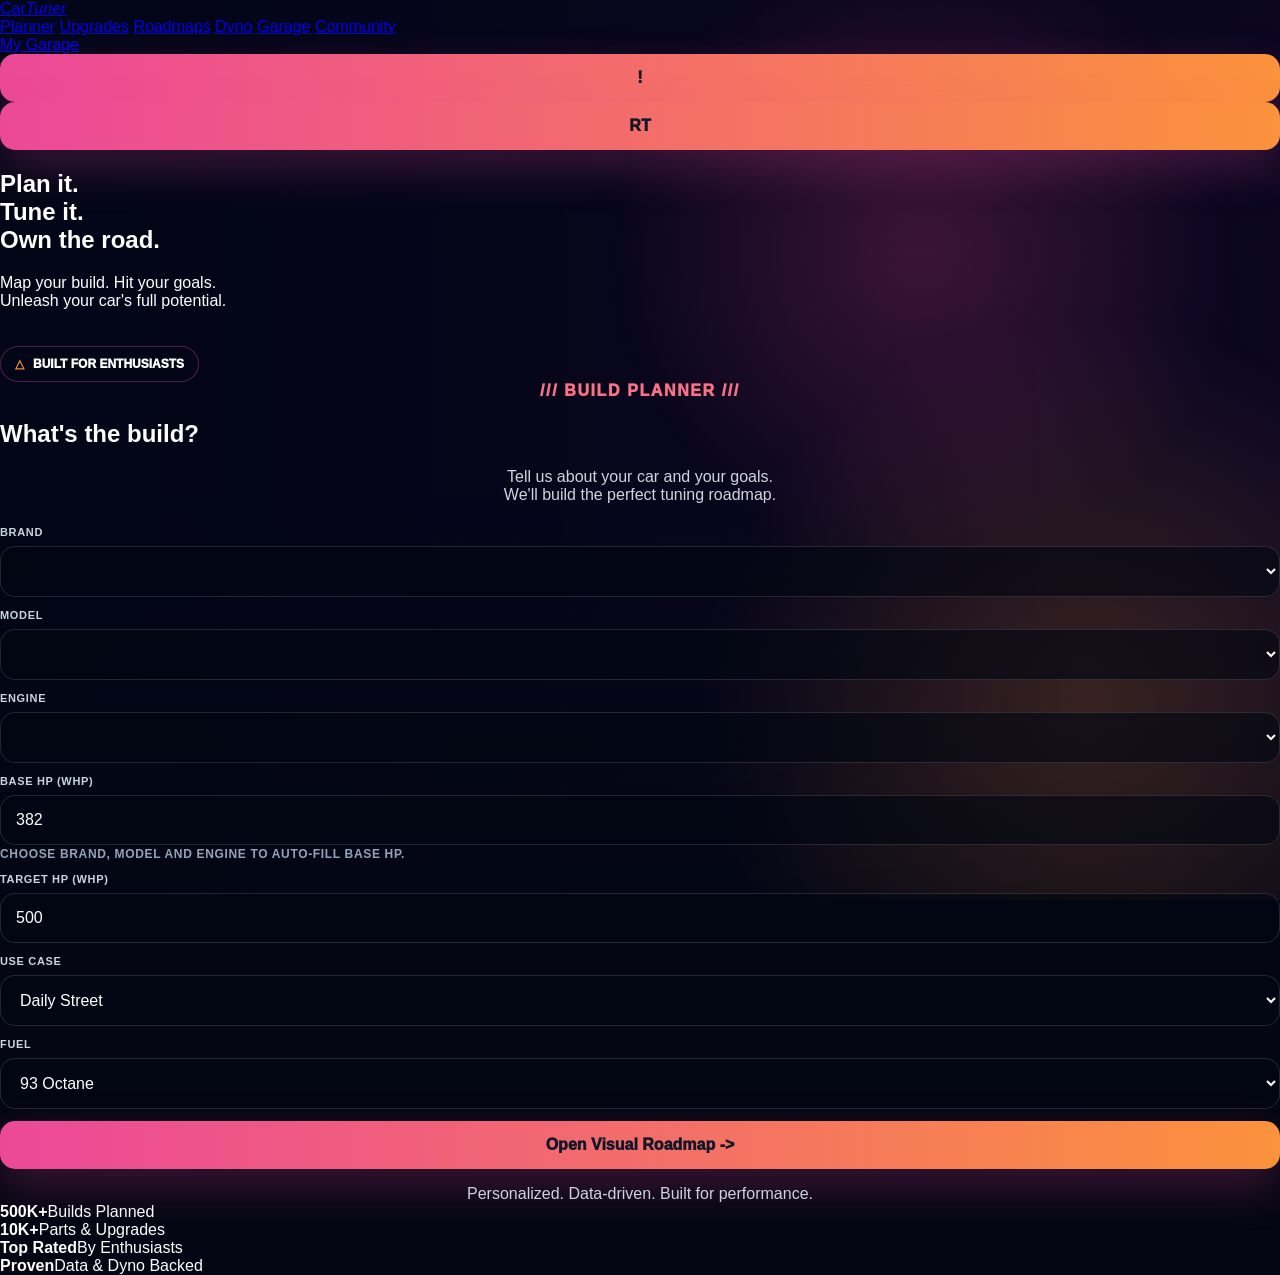
==== index.html @ eee81376 "Update CarTuner frontpage layout" ====
<!doctype html>
<html lang="en">
<head>
  <meta charset="UTF-8" />
  <meta name="viewport" content="width=device-width, initial-scale=1.0" />
  <title>CarTuner</title>
  <link rel="stylesheet" href="styles.css?v=21" />
</head>
<body class="home-page">
  <header class="site-header">
    <a class="brand" href="index.html" aria-label="CarTuner home">
      <span class="brand-gauge"></span>
      <span>Car<em>Tuner</em></span>
    </a>
    <nav class="main-nav" aria-label="Main navigation">
      <a class="active" href="#planner">Planner</a>
      <a href="#stats">Upgrades</a>
      <a href="roadmap.html">Roadmaps</a>
      <a href="#stats">Dyno</a>
      <a href="#stats">Garage</a>
      <a href="#stats">Community</a>
    </nav>
    <div class="header-actions">
      <a class="garage-link" href="#planner">My Garage</a>
      <button class="icon-button" type="button" aria-label="Notifications">!</button>
      <button class="profile-button" type="button" aria-label="Profile">RT</button>
    </div>
  </header>

  <main class="home-shell">
    <section class="hero-copy" aria-labelledby="hero-title">
      <h1 id="hero-title">Plan it.<br>Tune it.<br><span>Own the road.</span></h1>
      <p>Map your build. Hit your goals.<br>Unleash your car's full potential.</p>
      <div class="enthusiast-badge">Built for enthusiasts</div>
    </section>

    <section id="planner" class="planner-card" aria-labelledby="planner-title">
      <p class="planner-kicker">/// Build Planner ///</p>
      <h2 id="planner-title">What's the build?</h2>
      <p class="planner-copy">Tell us about your car and your goals.<br>We'll build the perfect <span>tuning roadmap.</span></p>

      <form id="tuneForm" class="build-form">
        <label class="field field-half">
          <span>Brand</span>
          <select id="make" required></select>
        </label>
        <label class="field field-half">
          <span>Model</span>
          <select id="model" required></select>
        </label>
        <label class="field field-wide">
          <span>Engine</span>
          <select id="engine" required></select>
        </label>
        <label class="field field-half">
          <span>Base HP (WHP)</span>
          <input id="currentHp" type="number" min="50" value="382" readonly />
        </label>
        <label class="field field-half field-accent">
          <span>Target HP (WHP)</span>
          <input id="targetHp" type="number" min="60" value="600" />
        </label>
        <label class="field field-half">
          <span>Use case</span>
          <select id="usage">
            <option>Daily Street</option>
            <option>Weekend</option>
            <option>Track</option>
            <option>Show</option>
          </select>
        </label>
        <label class="field field-half">
          <span>Fuel</span>
          <select id="fuel">
            <option>93 Octane</option>
            <option>Pump</option>
            <option>Ethanol Blend</option>
          </select>
        </label>
        <button class="roadmap-button" type="submit">Open Visual Roadmap <span aria-hidden="true">-></span></button>
      </form>

      <p class="planner-foot">Personalized. Data-driven. Built for performance.</p>
    </section>

    <section id="stats" class="stats-bar" aria-label="CarTuner stats">
      <div><strong>500K+</strong><span>Builds Planned</span></div>
      <div><strong>10K+</strong><span>Parts & Upgrades</span></div>
      <div><strong>Top Rated</strong><span>By Enthusiasts</span></div>
      <div><strong>Proven</strong><span>Data & Dyno Backed</span></div>
    </section>
  </main>

  <script src="script.js?v=21"></script>
</body>
</html>
---- styles.css ----
*{box-sizing:border-box}html{scroll-behavior:smooth}body{margin:0;font-family:Inter,Arial,sans-serif;color:#fff;background:#050613;min-height:100vh;overflow-x:hidden}body:before{content:"";position:fixed;inset:0;z-index:-2;background:linear-gradient(90deg,rgba(2,6,23,.96),rgba(18,7,43,.6)),url("https://images.unsplash.com/photo-1519608487953-e999c86e7455?auto=format&fit=crop&w=1800&q=80") center/cover no-repeat}body:after{content:"";position:fixed;inset:0;z-index:-1;background:radial-gradient(circle at 72% 28%,rgba(236,72,153,.22),transparent 28%),radial-gradient(circle at 85% 78%,rgba(251,146,60,.2),transparent 30%),linear-gradient(180deg,transparent 55%,rgba(3,7,18,.7) 100%)}.app{max-width:1500px;margin:auto;padding:22px 32px}.nav{height:66px;display:flex;align-items:center;justify-content:center;gap:30px;margin-bottom:32px;background:rgba(2,6,23,.72);border:1px solid rgba(255,255,255,.08);backdrop-filter:blur(16px);border-radius:24px}.logo{margin-right:auto;font-size:30px;font-weight:950}.logo:before{content:"◖";color:#ec4899;margin-right:8px}.logo span{color:#ec4899}.nav a{color:#fff;text-decoration:none;padding:10px 8px;border-radius:999px;font-weight:800}.nav a:hover{color:#f472b6}.garage-pill{margin-left:auto;border:1px solid rgba(255,255,255,.12);padding:11px 16px!important}.hero{display:grid;grid-template-columns:40% 60%;gap:28px;align-items:end;min-height:585px;position:relative}.hero-text{align-self:center;z-index:3}.hero-text h1{font-size:clamp(44px,6vw,78px);line-height:1.06;margin:0 0 24px;font-weight:950;letter-spacing:-.05em}.hero-text h1 span{background:linear-gradient(90deg,#ec4899,#fb923c);-webkit-background-clip:text;color:transparent}.hero-text p{max-width:430px;color:#e5e7eb;font-size:19px;line-height:1.5}.enthusiast-badge{display:inline-flex;align-items:center;gap:9px;margin-top:20px;padding:10px 14px;border:1px solid rgba(236,72,153,.35);border-radius:999px;background:rgba(2,6,23,.5);font-weight:950;text-transform:uppercase;font-size:12px}.enthusiast-badge:before{content:"△";color:#fb923c}.hero-visual{position:absolute;left:30px;bottom:0;width:49%;height:360px;border:0;border-radius:0;overflow:visible;background:transparent;box-shadow:none;z-index:2}.hero-visual img{width:100%;height:100%;object-fit:contain;filter:drop-shadow(0 35px 60px rgba(0,0,0,.65)) saturate(1.15);transition:opacity .25s ease,transform .35s ease}.hero-visual img.switching{opacity:.25;transform:scale(1.04)}.floating-card{position:absolute;left:24px;bottom:14px;padding:15px 18px;border-radius:18px;background:rgba(2,6,23,.72);border:1px solid rgba(255,255,255,.12);backdrop-filter:blur(16px)}.floating-card strong{display:block;font-size:19px}.floating-card span{display:block;color:#cbd5e1;margin-top:4px}.grid.planner-only{position:absolute;right:8%;top:142px;width:min(590px,44vw);margin:0;z-index:5}.form-card{width:100%;padding:34px;border-radius:26px;background:linear-gradient(180deg,rgba(10,14,31,.86),rgba(4,6,18,.92));border:1px solid rgba(236,72,153,.6);box-shadow:0 0 0 1px rgba(255,255,255,.04),0 35px 110px rgba(0,0,0,.58),0 0 70px rgba(236,72,153,.22);backdrop-filter:blur(22px)}.planner-kicker{text-align:center;margin:0 0 12px;color:#fb7185;font-weight:950;text-transform:uppercase;letter-spacing:.1em}.form-card h2{text-align:center;font-size:44px;margin:0 0 10px;letter-spacing:-.04em}.planner-copy{text-align:center;color:#d1d5db;margin:0 auto 22px;max-width:430px}.card{background:rgba(15,23,42,.72);border:1px solid rgba(255,255,255,.1);border-radius:28px;padding:24px}.row{display:grid;grid-template-columns:1fr 1fr;gap:12px}label{display:grid;gap:8px;margin-bottom:12px;color:#cbd5e1;font-weight:900;text-transform:uppercase;font-size:11px;letter-spacing:.06em}input,select,button{width:100%;border:1px solid rgba(255,255,255,.13);border-radius:15px;background:rgba(3,7,18,.62);color:#fff;padding:15px;font-size:16px;outline:none}input:focus,select:focus{border-color:#ec4899;box-shadow:0 0 0 4px rgba(236,72,153,.12)}button{cursor:pointer;background:linear-gradient(90deg,#ec4899,#fb923c);color:#111827;border:0;font-weight:950;box-shadow:0 18px 45px rgba(236,72,153,.24)}.planner-foot{text-align:center;color:#cbd5e1;margin:16px 0 0}.autocomplete{position:relative}.dropdown{display:none;position:absolute;z-index:50;left:0;right:0;top:calc(100% + 6px);background:#050613;border:1px solid rgba(236,72,153,.45);border-radius:18px;overflow:hidden;box-shadow:0 25px 60px rgba(0,0,0,.55)}.dropdown.show{display:block}.dropdown-item{padding:13px 15px;color:#fff;cursor:pointer}.dropdown-item:hover{background:rgba(236,72,153,.18)}.results[hidden]{display:none!important}.stats{display:grid;grid-template-columns:repeat(3,1fr);gap:16px;margin:42px auto 26px;max-width:850px}.stats div{padding:20px;border-radius:20px;background:rgba(8,13,31,.72);border:1px solid rgba(255,255,255,.1);text-align:center;box-shadow:0 20px 60px rgba(0,0,0,.28)}.stats strong{display:block;font-size:26px}.stats span{color:#cbd5e1}.presets{display:grid;grid-template-columns:repeat(auto-fit,minmax(220px,1fr));gap:16px}.preset{min-height:220px;border-radius:24px;text-align:left;overflow:hidden;background:#090d1f;border:1px solid rgba(255,255,255,.1);color:#fff;padding:0 0 16px;box-shadow:0 20px 60px rgba(0,0,0,.28)}.preset img{width:100%;height:150px;object-fit:cover;display:block}.preset strong,.preset p{display:block;padding:0 16px}.preset strong{font-size:18px;margin-top:12px}.preset p{color:#cbd5e1;margin:8px 0 0}.base-hp-note{display:block;margin-top:-6px;color:#94a3b8;font-size:12px}.locked-hp{border-color:#22c55e!important;color:#86efac}.modal{display:none;position:fixed;inset:0;background:rgba(0,0,0,.78);z-index:100;padding:22px}.modal.show{display:grid;place-items:center}.modal-box{width:min(650px,100%);background:#050613;border:1px solid rgba(236,72,153,.45);border-radius:28px;padding:22px}.modal-box img{width:100%;height:260px;object-fit:cover;border-radius:20px}.modal-close{width:44px;height:44px;float:right;border-radius:50%;padding:0;background:#111827;color:#fff}.launching-roadmap .hero-visual img{animation:driveLaunch 1s ease forwards}.launching-roadmap .form-card{animation:panelVanish .75s ease forwards}.launching-roadmap:before{animation:warpRoad 1s ease forwards}@keyframes driveLaunch{to{transform:translateX(260px) scale(.55);opacity:0}}@keyframes panelVanish{to{transform:translateY(30px) scale(.88);opacity:0}}@keyframes warpRoad{to{filter:brightness(1.4) blur(1px)}}@media(max-width:1050px){.hero{grid-template-columns:1fr;min-height:auto}.hero-visual{position:relative;left:auto;width:100%;height:300px}.grid.planner-only{position:relative;right:auto;top:auto;width:100%;margin:24px auto}.nav{flex-wrap:wrap;height:auto}.stats,.row{grid-template-columns:1fr}.form-card h2{font-size:34px}}
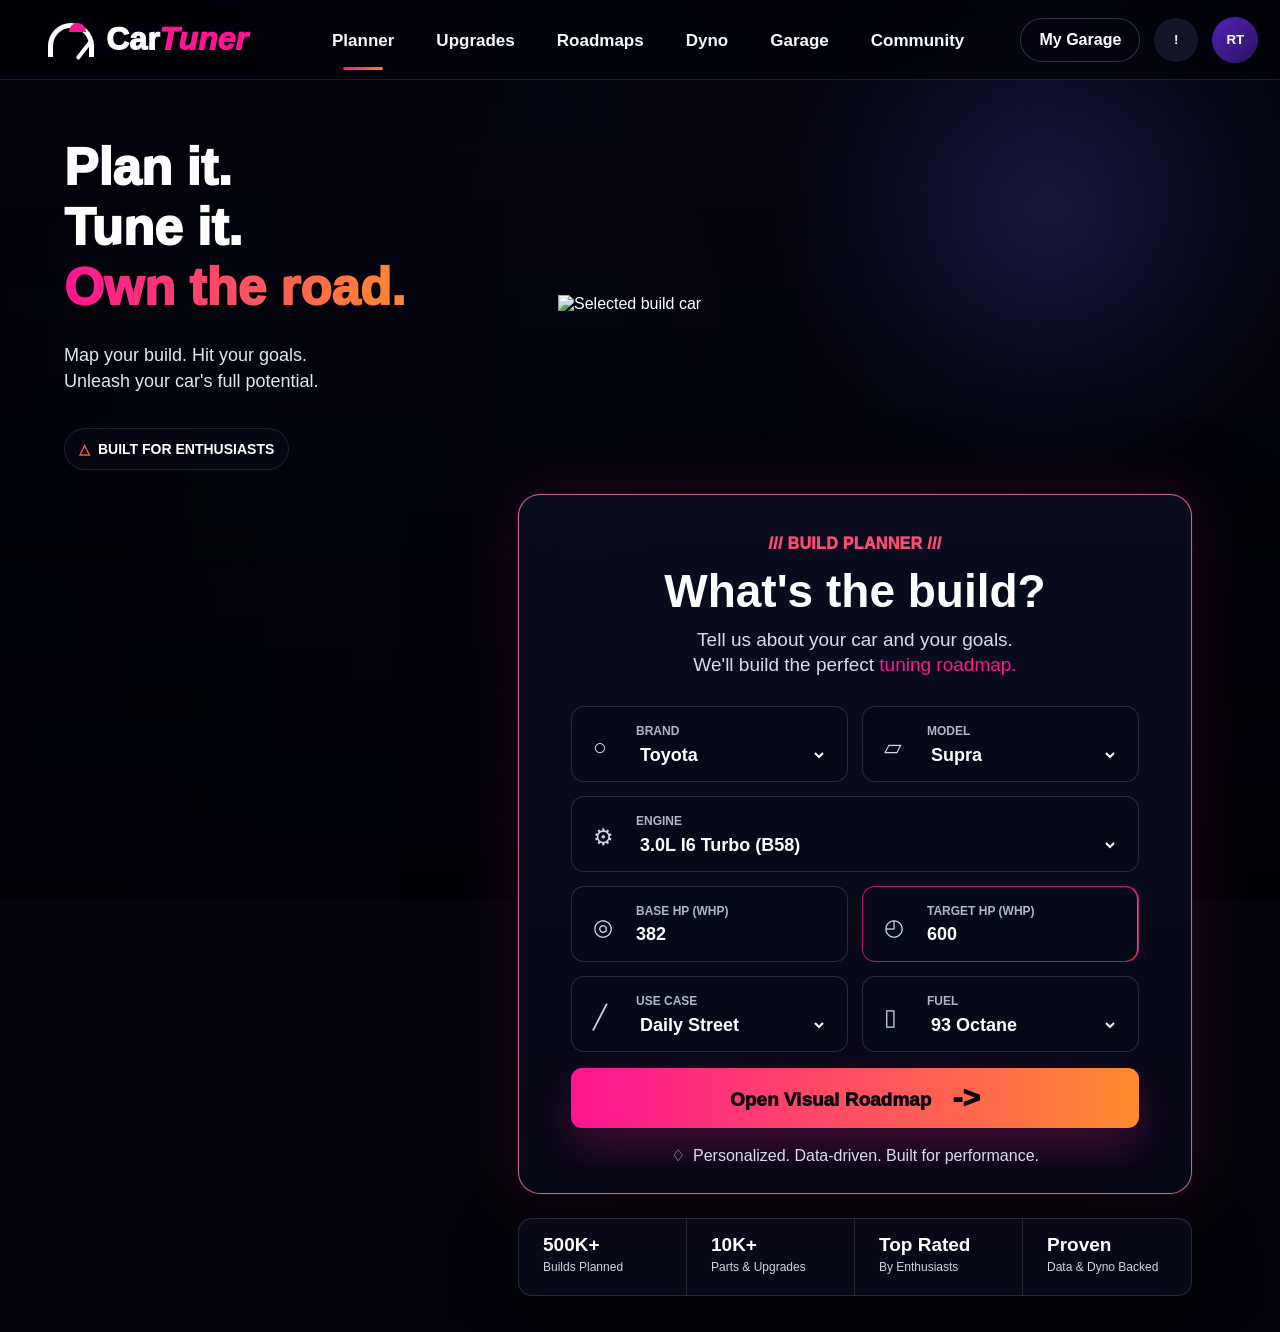
==== commit 5d1032e2: "Add selected car preview to frontpage" ====
--- a/index.html
+++ b/index.html
@@ -33,6 +33,10 @@
       <p>Map your build. Hit your goals.<br>Unleash your car's full potential.</p>
       <div class="enthusiast-badge">Built for enthusiasts</div>
     </section>
+
+    <figure class="hero-car-visual" aria-label="Selected car preview">
+      <img id="heroCar" src="" alt="Selected build car" />
+    </figure>
 
     <section id="planner" class="planner-card" aria-labelledby="planner-title">
       <p class="planner-kicker">/// Build Planner ///</p>
--- a/styles.css
+++ b/styles.css
@@ -1 +1,59 @@
-*{box-sizing:border-box}html{scroll-behavior:smooth}body{margin:0;font-family:Inter,Arial,sans-serif;color:#fff;background:#050613;min-height:100vh;overflow-x:hidden}body:before{content:"";position:fixed;inset:0;z-index:-2;background:linear-gradient(90deg,rgba(2,6,23,.96),rgba(18,7,43,.6)),url("https://images.unsplash.com/photo-1519608487953-e999c86e7455?auto=format&fit=crop&w=1800&q=80") center/cover no-repeat}body:after{content:"";position:fixed;inset:0;z-index:-1;background:radial-gradient(circle at 72% 28%,rgba(236,72,153,.22),transparent 28%),radial-gradient(circle at 85% 78%,rgba(251,146,60,.2),transparent 30%),linear-gradient(180deg,transparent 55%,rgba(3,7,18,.7) 100%)}.app{max-width:1500px;margin:auto;padding:22px 32px}.nav{height:66px;display:flex;align-items:center;justify-content:center;gap:30px;margin-bottom:32px;background:rgba(2,6,23,.72);border:1px solid rgba(255,255,255,.08);backdrop-filter:blur(16px);border-radius:24px}.logo{margin-right:auto;font-size:30px;font-weight:950}.logo:before{content:"◖";color:#ec4899;margin-right:8px}.logo span{color:#ec4899}.nav a{color:#fff;text-decoration:none;padding:10px 8px;border-radius:999px;font-weight:800}.nav a:hover{color:#f472b6}.garage-pill{margin-left:auto;border:1px solid rgba(255,255,255,.12);padding:11px 16px!important}.hero{display:grid;grid-template-columns:40% 60%;gap:28px;align-items:end;min-height:585px;position:relative}.hero-text{align-self:center;z-index:3}.hero-text h1{font-size:clamp(44px,6vw,78px);line-height:1.06;margin:0 0 24px;font-weight:950;letter-spacing:-.05em}.hero-text h1 span{background:linear-gradient(90deg,#ec4899,#fb923c);-webkit-background-clip:text;color:transparent}.hero-text p{max-width:430px;color:#e5e7eb;font-size:19px;line-height:1.5}.enthusiast-badge{display:inline-flex;align-items:center;gap:9px;margin-top:20px;padding:10px 14px;border:1px solid rgba(236,72,153,.35);border-radius:999px;background:rgba(2,6,23,.5);font-weight:950;text-transform:uppercase;font-size:12px}.enthusiast-badge:before{content:"△";color:#fb923c}.hero-visual{position:absolute;left:30px;bottom:0;width:49%;height:360px;border:0;border-radius:0;overflow:visible;background:transparent;box-shadow:none;z-index:2}.hero-visual img{width:100%;height:100%;object-fit:contain;filter:drop-shadow(0 35px 60px rgba(0,0,0,.65)) saturate(1.15);transition:opacity .25s ease,transform .35s ease}.hero-visual img.switching{opacity:.25;transform:scale(1.04)}.floating-card{position:absolute;left:24px;bottom:14px;padding:15px 18px;border-radius:18px;background:rgba(2,6,23,.72);border:1px solid rgba(255,255,255,.12);backdrop-filter:blur(16px)}.floating-card strong{display:block;font-size:19px}.floating-card span{display:block;color:#cbd5e1;margin-top:4px}.grid.planner-only{position:absolute;right:8%;top:142px;width:min(590px,44vw);margin:0;z-index:5}.form-card{width:100%;padding:34px;border-radius:26px;background:linear-gradient(180deg,rgba(10,14,31,.86),rgba(4,6,18,.92));border:1px solid rgba(236,72,153,.6);box-shadow:0 0 0 1px rgba(255,255,255,.04),0 35px 110px rgba(0,0,0,.58),0 0 70px rgba(236,72,153,.22);backdrop-filter:blur(22px)}.planner-kicker{text-align:center;margin:0 0 12px;color:#fb7185;font-weight:950;text-transform:uppercase;letter-spacing:.1em}.form-card h2{text-align:center;font-size:44px;margin:0 0 10px;letter-spacing:-.04em}.planner-copy{text-align:center;color:#d1d5db;margin:0 auto 22px;max-width:430px}.card{background:rgba(15,23,42,.72);border:1px solid rgba(255,255,255,.1);border-radius:28px;padding:24px}.row{display:grid;grid-template-columns:1fr 1fr;gap:12px}label{display:grid;gap:8px;margin-bottom:12px;color:#cbd5e1;font-weight:900;text-transform:uppercase;font-size:11px;letter-spacing:.06em}input,select,button{width:100%;border:1px solid rgba(255,255,255,.13);border-radius:15px;background:rgba(3,7,18,.62);color:#fff;padding:15px;font-size:16px;outline:none}input:focus,select:focus{border-color:#ec4899;box-shadow:0 0 0 4px rgba(236,72,153,.12)}button{cursor:pointer;background:linear-gradient(90deg,#ec4899,#fb923c);color:#111827;border:0;font-weight:950;box-shadow:0 18px 45px rgba(236,72,153,.24)}.planner-foot{text-align:center;color:#cbd5e1;margin:16px 0 0}.autocomplete{position:relative}.dropdown{display:none;position:absolute;z-index:50;left:0;right:0;top:calc(100% + 6px);background:#050613;border:1px solid rgba(236,72,153,.45);border-radius:18px;overflow:hidden;box-shadow:0 25px 60px rgba(0,0,0,.55)}.dropdown.show{display:block}.dropdown-item{padding:13px 15px;color:#fff;cursor:pointer}.dropdown-item:hover{background:rgba(236,72,153,.18)}.results[hidden]{display:none!important}.stats{display:grid;grid-template-columns:repeat(3,1fr);gap:16px;margin:42px auto 26px;max-width:850px}.stats div{padding:20px;border-radius:20px;background:rgba(8,13,31,.72);border:1px solid rgba(255,255,255,.1);text-align:center;box-shadow:0 20px 60px rgba(0,0,0,.28)}.stats strong{display:block;font-size:26px}.stats span{color:#cbd5e1}.presets{display:grid;grid-template-columns:repeat(auto-fit,minmax(220px,1fr));gap:16px}.preset{min-height:220px;border-radius:24px;text-align:left;overflow:hidden;background:#090d1f;border:1px solid rgba(255,255,255,.1);color:#fff;padding:0 0 16px;box-shadow:0 20px 60px rgba(0,0,0,.28)}.preset img{width:100%;height:150px;object-fit:cover;display:block}.preset strong,.preset p{display:block;padding:0 16px}.preset strong{font-size:18px;margin-top:12px}.preset p{color:#cbd5e1;margin:8px 0 0}.base-hp-note{display:block;margin-top:-6px;color:#94a3b8;font-size:12px}.locked-hp{border-color:#22c55e!important;color:#86efac}.modal{display:none;position:fixed;inset:0;background:rgba(0,0,0,.78);z-index:100;padding:22px}.modal.show{display:grid;place-items:center}.modal-box{width:min(650px,100%);background:#050613;border:1px solid rgba(236,72,153,.45);border-radius:28px;padding:22px}.modal-box img{width:100%;height:260px;object-fit:cover;border-radius:20px}.modal-close{width:44px;height:44px;float:right;border-radius:50%;padding:0;background:#111827;color:#fff}.launching-roadmap .hero-visual img{animation:driveLaunch 1s ease forwards}.launching-roadmap .form-card{animation:panelVanish .75s ease forwards}.launching-roadmap:before{animation:warpRoad 1s ease forwards}@keyframes driveLaunch{to{transform:translateX(260px) scale(.55);opacity:0}}@keyframes panelVanish{to{transform:translateY(30px) scale(.88);opacity:0}}@keyframes warpRoad{to{filter:brightness(1.4) blur(1px)}}@media(max-width:1050px){.hero{grid-template-columns:1fr;min-height:auto}.hero-visual{position:relative;left:auto;width:100%;height:300px}.grid.planner-only{position:relative;right:auto;top:auto;width:100%;margin:24px auto}.nav{flex-wrap:wrap;height:auto}.stats,.row{grid-template-columns:1fr}.form-card h2{font-size:34px}}+*{box-sizing:border-box}
+html{scroll-behavior:smooth}
+body{margin:0;min-height:100vh;font-family:Inter,Arial,sans-serif;color:#fff;background:#04050c;overflow-x:hidden}
+body:before{content:"";position:fixed;inset:0;z-index:-3;background:linear-gradient(90deg,rgba(3,4,12,.92) 0%,rgba(8,9,24,.55) 46%,rgba(7,6,22,.18) 100%),url("https://images.unsplash.com/photo-1519608487953-e999c86e7455?auto=format&fit=crop&w=2200&q=85") center/cover no-repeat}
+body:after{content:"";position:fixed;inset:0;z-index:-2;background:radial-gradient(circle at 82% 23%,rgba(99,102,241,.2),transparent 22%),linear-gradient(180deg,rgba(1,2,8,.18),rgba(1,2,8,.86) 100%)}
+.site-header{height:80px;padding:0 48px;display:flex;align-items:center;gap:34px;border-bottom:1px solid rgba(255,255,255,.11);background:rgba(1,2,9,.76);backdrop-filter:blur(18px)}
+.brand{display:flex;align-items:center;gap:12px;min-width:250px;color:#fff;text-decoration:none;font-size:32px;font-weight:950;letter-spacing:0}
+.brand em{font-style:italic;color:#ff1493}
+.brand-gauge{width:46px;height:34px;display:inline-block;position:relative;border:5px solid #fff;border-bottom:0;border-radius:46px 46px 0 0}
+.brand-gauge:before{content:"";position:absolute;right:3px;top:-5px;width:17px;height:9px;background:#ff1493;border-radius:20px 20px 0 0}
+.brand-gauge:after{content:"";position:absolute;left:22px;bottom:-2px;width:4px;height:25px;background:#fff;transform:rotate(38deg);transform-origin:bottom;border-radius:6px}
+.main-nav{display:flex;justify-content:center;gap:42px;flex:1}
+.main-nav a{position:relative;color:#f8fafc;text-decoration:none;font-size:17px;font-weight:750;padding:30px 0 27px}
+.main-nav a.active:after,.main-nav a:hover:after{content:"";position:absolute;left:18%;right:18%;bottom:8px;height:3px;border-radius:999px;background:linear-gradient(90deg,#ff1493,#ff7a2f)}
+.header-actions{display:flex;align-items:center;gap:14px;min-width:260px;justify-content:flex-end}
+.garage-link{color:#fff;text-decoration:none;padding:12px 18px;border-radius:22px;border:1px solid rgba(255,255,255,.18);background:rgba(3,5,18,.42);font-weight:750}
+.icon-button,.profile-button{border:0;color:#fff;background:#15152a;font-weight:850}
+.icon-button{width:44px;height:44px;border-radius:50%}
+.profile-button{width:46px;height:46px;border-radius:50%;background:linear-gradient(135deg,#5122b7,#2b135f)}
+.home-shell{min-height:calc(100vh - 80px);position:relative;padding:58px 64px 36px;display:grid;grid-template-columns:minmax(300px,430px) minmax(520px,760px) 1fr;grid-template-rows:1fr auto;gap:24px;align-items:center}
+.home-shell:before{content:"";position:absolute;left:90px;bottom:118px;width:min(620px,42vw);height:330px;z-index:-1;background:url("https://images.unsplash.com/photo-1555215695-3004980ad54e?auto=format&fit=crop&w=1200&q=85") center/cover no-repeat;filter:drop-shadow(0 24px 60px rgba(0,0,0,.72)) saturate(1.25);clip-path:polygon(0 22%,100% 0,100% 100%,0 100%)}
+.hero-copy{align-self:center;max-width:390px;z-index:1}
+.hero-copy h1{font-size:clamp(42px,4vw,58px);line-height:1.17;margin:0 0 24px;font-weight:950;letter-spacing:0}
+.hero-copy h1 span{background:linear-gradient(90deg,#ff1493,#ff8a2f);-webkit-background-clip:text;background-clip:text;color:transparent}
+.hero-copy p{margin:0 0 34px;color:#e2e8f0;font-size:18px;line-height:1.45}
+.enthusiast-badge{display:inline-flex;align-items:center;gap:8px;padding:12px 14px;border-radius:999px;background:rgba(8,10,25,.52);border:1px solid rgba(255,255,255,.1);font-size:14px;font-weight:900;text-transform:uppercase}
+.enthusiast-badge:before{content:"△";color:#ff673f}
+.planner-card{grid-column:2;width:100%;padding:40px 52px 28px;border-radius:22px;background:linear-gradient(180deg,rgba(12,15,35,.82),rgba(8,9,23,.92));border:1px solid rgba(255,134,169,.78);box-shadow:0 0 0 1px rgba(255,255,255,.04),0 40px 100px rgba(0,0,0,.5),0 0 62px rgba(255,20,147,.16);backdrop-filter:blur(22px)}
+.planner-kicker{text-align:center;margin:0 0 14px;color:#ff4c75;font-weight:950;text-transform:uppercase;letter-spacing:.02em}
+.planner-card h2{text-align:center;margin:0 0 10px;font-size:46px;line-height:1.08;letter-spacing:0}
+.planner-copy{text-align:center;margin:0 auto 28px;color:#d7dce8;font-size:19px;line-height:1.35}
+.planner-copy span{color:#ff1493}
+.build-form{display:grid;grid-template-columns:1fr 1fr;gap:14px}
+.field{min-height:76px;position:relative;display:grid;align-content:center;gap:6px;margin:0;padding:16px 20px 14px 64px;border:1px solid rgba(255,255,255,.14);border-radius:13px;background:rgba(7,10,24,.76)}
+.field:before{position:absolute;left:21px;top:27px;color:#cbd5e1;font-size:23px}
+.field:nth-child(1):before{content:"○"}
+.field:nth-child(2):before{content:"▱"}
+.field:nth-child(3):before{content:"⚙"}
+.field:nth-child(4):before{content:"◎"}
+.field:nth-child(5):before{content:"◴"}
+.field:nth-child(6):before{content:"╱"}
+.field:nth-child(7):before{content:"▯"}
+.field-wide{grid-column:1/-1}
+.field span{color:#aeb6c8;text-transform:uppercase;font-size:12px;font-weight:850}
+.field select,.field input{width:100%;border:0;outline:0;background:transparent;color:#fff;font-size:18px;font-weight:750;padding:0}
+.field select option{background:#090b18;color:#fff}
+.field input[readonly]{color:#f8fafc}
+.field-accent{border-color:rgba(255,20,147,.72);box-shadow:inset -1px 0 0 rgba(255,122,47,.86)}
+.roadmap-button{grid-column:1/-1;margin-top:2px;height:60px;border:0;border-radius:11px;background:linear-gradient(90deg,#ff1493,#ff8b2f);color:#08080d;font-size:19px;font-weight:950;cursor:pointer;box-shadow:0 18px 45px rgba(255,20,147,.24)}
+.roadmap-button span{font-size:30px;margin-left:16px;vertical-align:-2px}
+.planner-foot{text-align:center;margin:18px 0 0;color:#d8ddea;font-size:16px}
+.planner-foot:before{content:"♢";margin-right:8px;color:#cbd5e1}
+.stats-bar{grid-column:2;align-self:start;display:grid;grid-template-columns:repeat(4,1fr);margin-top:0;border-radius:14px;background:rgba(12,14,31,.7);border:1px solid rgba(255,255,255,.13);backdrop-filter:blur(16px);box-shadow:0 22px 70px rgba(0,0,0,.35)}
+.stats-bar div{min-height:76px;padding:15px 24px;border-right:1px solid rgba(255,255,255,.12)}
+.stats-bar div:last-child{border-right:0}
+.stats-bar strong{display:block;font-size:19px}
+.stats-bar span{display:block;margin-top:4px;color:#cbd5e1;font-size:12px}
+@media(max-width:1180px){.site-header{padding:0 24px}.main-nav{gap:22px}.header-actions{min-width:auto}.home-shell{grid-template-columns:1fr;padding:40px 22px}.home-shell:before{display:none}.planner-card,.stats-bar{grid-column:1}.hero-copy{max-width:760px}.stats-bar{grid-template-columns:repeat(2,1fr)}}
+@media(max-width:720px){.site-header{height:auto;min-height:78px;flex-wrap:wrap;padding:16px}.brand{min-width:auto}.main-nav{order:3;width:100%;overflow-x:auto;justify-content:flex-start}.header-actions{display:none}.planner-card{padding:28px 18px}.planner-card h2{font-size:34px}.build-form,.stats-bar{grid-template-columns:1fr}.field-half{grid-column:1}.stats-bar div{border-right:0;border-bottom:1px solid rgba(255,255,255,.12)}}
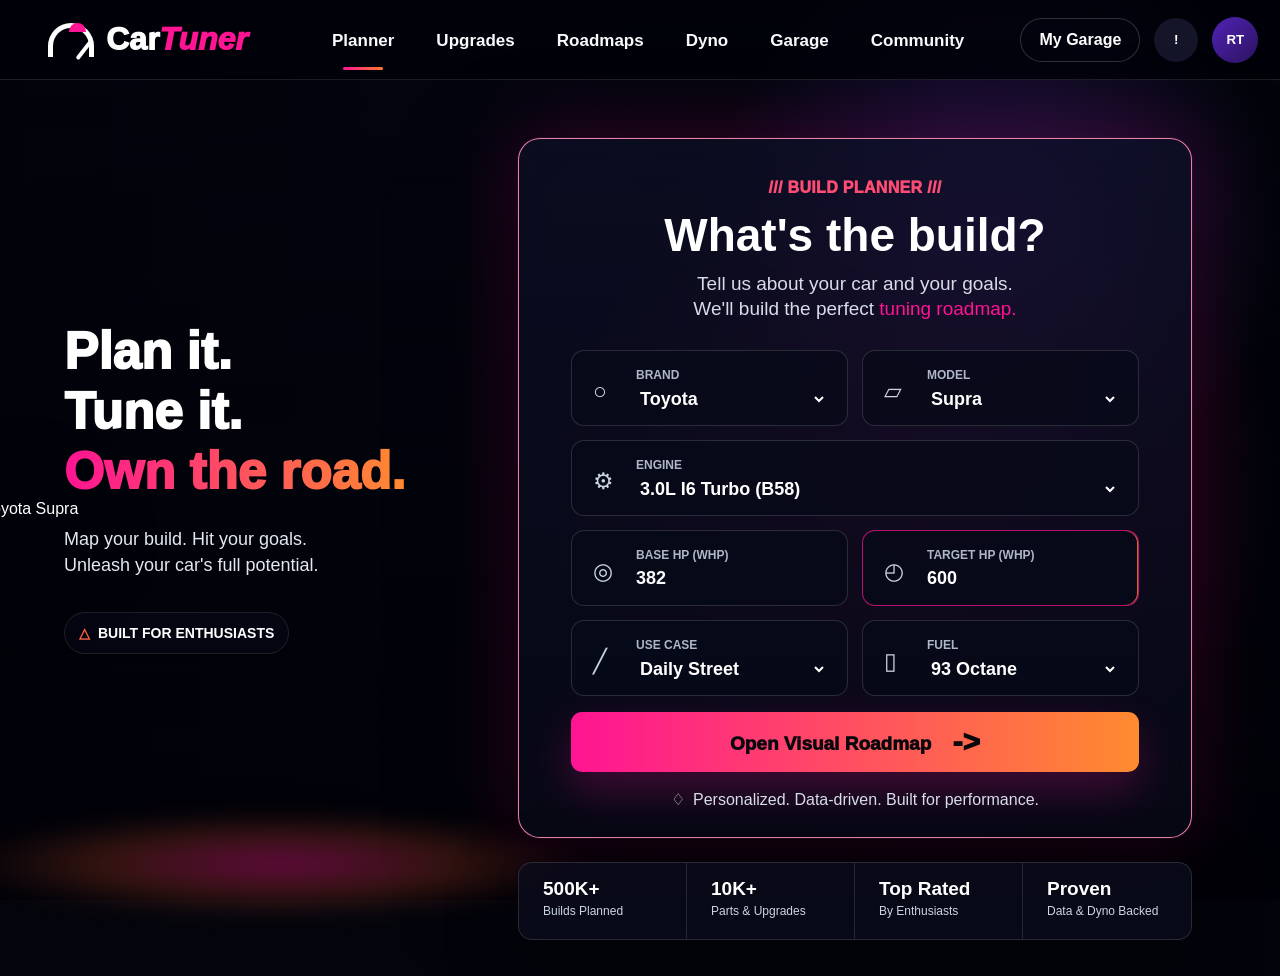
==== commit 3379ea8c: "Load animated reference frontpage styles" ====
--- a/index.html
+++ b/index.html
@@ -4,7 +4,7 @@
   <meta charset="UTF-8" />
   <meta name="viewport" content="width=device-width, initial-scale=1.0" />
   <title>CarTuner</title>
-  <link rel="stylesheet" href="styles.css?v=21" />
+  <link rel="stylesheet" href="styles.css?v=23" />
 </head>
 <body class="home-page">
   <header class="site-header">
@@ -95,6 +95,6 @@
     </section>
   </main>
 
-  <script src="script.js?v=21"></script>
+  <script src="script.js?v=23"></script>
 </body>
 </html>
--- a/styles.css
+++ b/styles.css
@@ -1,8 +1,8 @@
 *{box-sizing:border-box}
 html{scroll-behavior:smooth}
 body{margin:0;min-height:100vh;font-family:Inter,Arial,sans-serif;color:#fff;background:#04050c;overflow-x:hidden}
-body:before{content:"";position:fixed;inset:0;z-index:-3;background:linear-gradient(90deg,rgba(3,4,12,.92) 0%,rgba(8,9,24,.55) 46%,rgba(7,6,22,.18) 100%),url("https://images.unsplash.com/photo-1519608487953-e999c86e7455?auto=format&fit=crop&w=2200&q=85") center/cover no-repeat}
-body:after{content:"";position:fixed;inset:0;z-index:-2;background:radial-gradient(circle at 82% 23%,rgba(99,102,241,.2),transparent 22%),linear-gradient(180deg,rgba(1,2,8,.18),rgba(1,2,8,.86) 100%)}
+body:before{content:"";position:fixed;inset:0;z-index:-3;background:linear-gradient(90deg,rgba(3,4,12,.94) 0%,rgba(9,8,27,.42) 44%,rgba(7,6,22,.08) 100%),url("https://images.unsplash.com/photo-1519608487953-e999c86e7455?auto=format&fit=crop&w=2400&q=90") center/cover no-repeat}
+body:after{content:"";position:fixed;inset:0;z-index:-2;background:radial-gradient(circle at 78% 25%,rgba(130,72,255,.24),transparent 24%),radial-gradient(circle at 72% 55%,rgba(255,20,147,.22),transparent 34%),linear-gradient(180deg,rgba(1,2,8,.08),rgba(1,2,8,.9) 100%)}
 .site-header{height:80px;padding:0 48px;display:flex;align-items:center;gap:34px;border-bottom:1px solid rgba(255,255,255,.11);background:rgba(1,2,9,.76);backdrop-filter:blur(18px)}
 .brand{display:flex;align-items:center;gap:12px;min-width:250px;color:#fff;text-decoration:none;font-size:32px;font-weight:950;letter-spacing:0}
 .brand em{font-style:italic;color:#ff1493}
@@ -18,14 +18,16 @@
 .icon-button{width:44px;height:44px;border-radius:50%}
 .profile-button{width:46px;height:46px;border-radius:50%;background:linear-gradient(135deg,#5122b7,#2b135f)}
 .home-shell{min-height:calc(100vh - 80px);position:relative;padding:58px 64px 36px;display:grid;grid-template-columns:minmax(300px,430px) minmax(520px,760px) 1fr;grid-template-rows:1fr auto;gap:24px;align-items:center}
-.home-shell:before{content:"";position:absolute;left:90px;bottom:118px;width:min(620px,42vw);height:330px;z-index:-1;background:url("https://images.unsplash.com/photo-1555215695-3004980ad54e?auto=format&fit=crop&w=1200&q=85") center/cover no-repeat;filter:drop-shadow(0 24px 60px rgba(0,0,0,.72)) saturate(1.25);clip-path:polygon(0 22%,100% 0,100% 100%,0 100%)}
+.hero-car-visual{position:absolute;left:58px;bottom:86px;width:min(690px,46vw);height:390px;margin:0;z-index:-1;overflow:visible;pointer-events:none}
+.hero-car-visual:before{content:"";position:absolute;left:-86px;right:62px;bottom:-24px;height:100px;background:radial-gradient(ellipse at center,rgba(255,20,147,.38),rgba(255,96,48,.2) 42%,transparent 74%);filter:blur(10px)}
+.hero-car-visual img{position:absolute;left:-90px;bottom:0;width:112%;height:100%;object-fit:contain;object-position:left bottom;filter:drop-shadow(0 30px 58px rgba(0,0,0,.84)) saturate(1.24) contrast(1.08)}
 .hero-copy{align-self:center;max-width:390px;z-index:1}
 .hero-copy h1{font-size:clamp(42px,4vw,58px);line-height:1.17;margin:0 0 24px;font-weight:950;letter-spacing:0}
 .hero-copy h1 span{background:linear-gradient(90deg,#ff1493,#ff8a2f);-webkit-background-clip:text;background-clip:text;color:transparent}
 .hero-copy p{margin:0 0 34px;color:#e2e8f0;font-size:18px;line-height:1.45}
 .enthusiast-badge{display:inline-flex;align-items:center;gap:8px;padding:12px 14px;border-radius:999px;background:rgba(8,10,25,.52);border:1px solid rgba(255,255,255,.1);font-size:14px;font-weight:900;text-transform:uppercase}
 .enthusiast-badge:before{content:"△";color:#ff673f}
-.planner-card{grid-column:2;width:100%;padding:40px 52px 28px;border-radius:22px;background:linear-gradient(180deg,rgba(12,15,35,.82),rgba(8,9,23,.92));border:1px solid rgba(255,134,169,.78);box-shadow:0 0 0 1px rgba(255,255,255,.04),0 40px 100px rgba(0,0,0,.5),0 0 62px rgba(255,20,147,.16);backdrop-filter:blur(22px)}
+.planner-card{grid-column:2;width:100%;padding:40px 52px 28px;border-radius:22px;background:linear-gradient(180deg,rgba(14,16,39,.72),rgba(8,9,23,.9));border:1px solid rgba(255,137,177,.92);box-shadow:0 0 0 1px rgba(255,255,255,.04),0 42px 115px rgba(0,0,0,.55),0 0 74px rgba(255,20,147,.22);backdrop-filter:blur(24px)}
 .planner-kicker{text-align:center;margin:0 0 14px;color:#ff4c75;font-weight:950;text-transform:uppercase;letter-spacing:.02em}
 .planner-card h2{text-align:center;margin:0 0 10px;font-size:46px;line-height:1.08;letter-spacing:0}
 .planner-copy{text-align:center;margin:0 auto 28px;color:#d7dce8;font-size:19px;line-height:1.35}
@@ -55,5 +57,5 @@
 .stats-bar div:last-child{border-right:0}
 .stats-bar strong{display:block;font-size:19px}
 .stats-bar span{display:block;margin-top:4px;color:#cbd5e1;font-size:12px}
-@media(max-width:1180px){.site-header{padding:0 24px}.main-nav{gap:22px}.header-actions{min-width:auto}.home-shell{grid-template-columns:1fr;padding:40px 22px}.home-shell:before{display:none}.planner-card,.stats-bar{grid-column:1}.hero-copy{max-width:760px}.stats-bar{grid-template-columns:repeat(2,1fr)}}
+@media(max-width:1180px){.site-header{padding:0 24px}.main-nav{gap:22px}.header-actions{min-width:auto}.home-shell{grid-template-columns:1fr;padding:40px 22px}.hero-car-visual{display:none}.planner-card,.stats-bar{grid-column:1}.hero-copy{max-width:760px}.stats-bar{grid-template-columns:repeat(2,1fr)}}
 @media(max-width:720px){.site-header{height:auto;min-height:78px;flex-wrap:wrap;padding:16px}.brand{min-width:auto}.main-nav{order:3;width:100%;overflow-x:auto;justify-content:flex-start}.header-actions{display:none}.planner-card{padding:28px 18px}.planner-card h2{font-size:34px}.build-form,.stats-bar{grid-template-columns:1fr}.field-half{grid-column:1}.stats-bar div{border-right:0;border-bottom:1px solid rgba(255,255,255,.12)}}
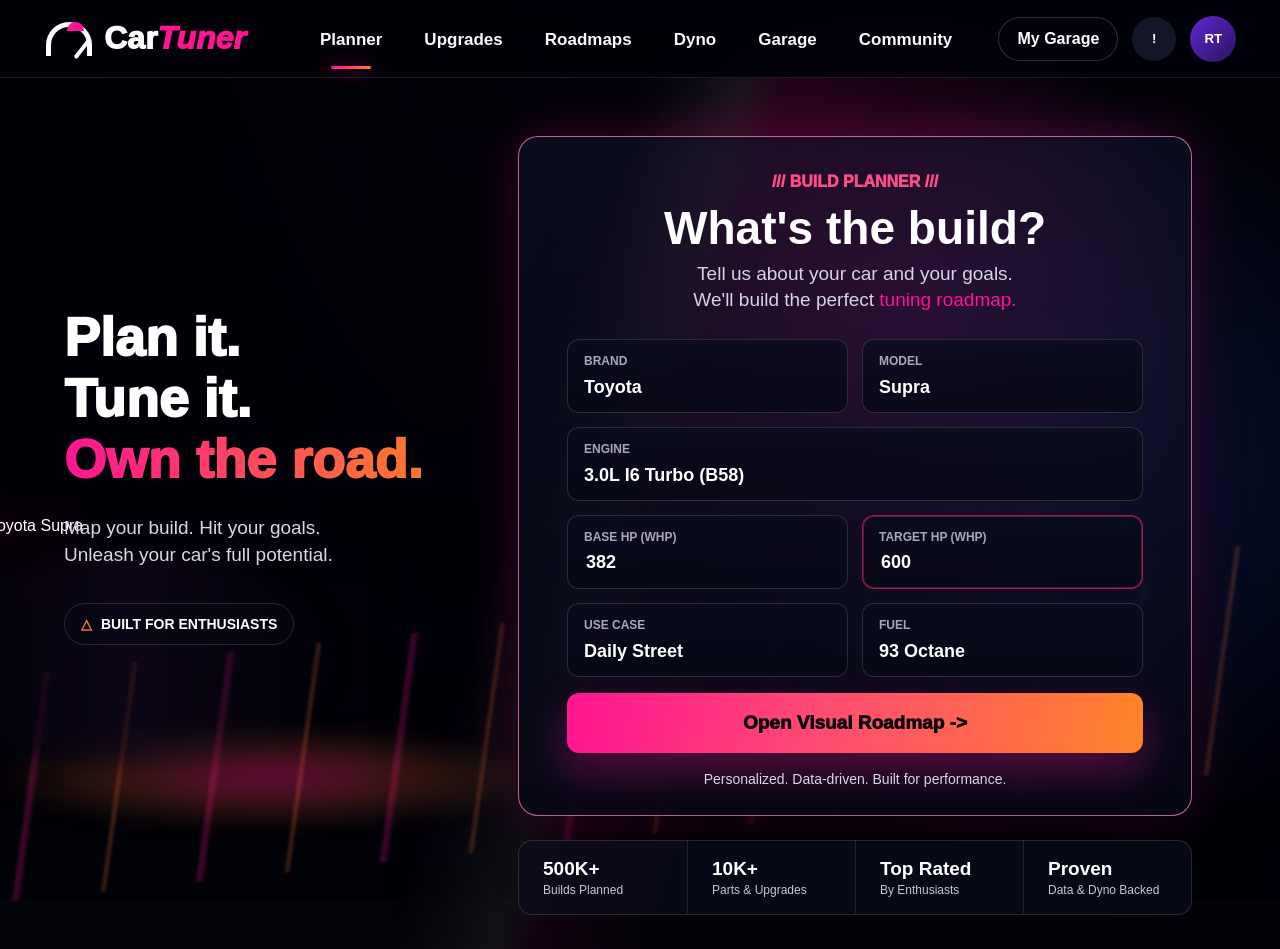
==== commit 51e131f1: "Bump frontpage style cache" ====
--- a/index.html
+++ b/index.html
@@ -4,7 +4,7 @@
   <meta charset="UTF-8" />
   <meta name="viewport" content="width=device-width, initial-scale=1.0" />
   <title>CarTuner</title>
-  <link rel="stylesheet" href="styles.css?v=23" />
+  <link rel="stylesheet" href="styles.css?v=24" />
 </head>
 <body class="home-page">
   <header class="site-header">
--- a/styles.css
+++ b/styles.css
@@ -1,61 +1,22 @@
 *{box-sizing:border-box}
 html{scroll-behavior:smooth}
-body{margin:0;min-height:100vh;font-family:Inter,Arial,sans-serif;color:#fff;background:#04050c;overflow-x:hidden}
-body:before{content:"";position:fixed;inset:0;z-index:-3;background:linear-gradient(90deg,rgba(3,4,12,.94) 0%,rgba(9,8,27,.42) 44%,rgba(7,6,22,.08) 100%),url("https://images.unsplash.com/photo-1519608487953-e999c86e7455?auto=format&fit=crop&w=2400&q=90") center/cover no-repeat}
-body:after{content:"";position:fixed;inset:0;z-index:-2;background:radial-gradient(circle at 78% 25%,rgba(130,72,255,.24),transparent 24%),radial-gradient(circle at 72% 55%,rgba(255,20,147,.22),transparent 34%),linear-gradient(180deg,rgba(1,2,8,.08),rgba(1,2,8,.9) 100%)}
-.site-header{height:80px;padding:0 48px;display:flex;align-items:center;gap:34px;border-bottom:1px solid rgba(255,255,255,.11);background:rgba(1,2,9,.76);backdrop-filter:blur(18px)}
-.brand{display:flex;align-items:center;gap:12px;min-width:250px;color:#fff;text-decoration:none;font-size:32px;font-weight:950;letter-spacing:0}
-.brand em{font-style:italic;color:#ff1493}
-.brand-gauge{width:46px;height:34px;display:inline-block;position:relative;border:5px solid #fff;border-bottom:0;border-radius:46px 46px 0 0}
-.brand-gauge:before{content:"";position:absolute;right:3px;top:-5px;width:17px;height:9px;background:#ff1493;border-radius:20px 20px 0 0}
-.brand-gauge:after{content:"";position:absolute;left:22px;bottom:-2px;width:4px;height:25px;background:#fff;transform:rotate(38deg);transform-origin:bottom;border-radius:6px}
-.main-nav{display:flex;justify-content:center;gap:42px;flex:1}
-.main-nav a{position:relative;color:#f8fafc;text-decoration:none;font-size:17px;font-weight:750;padding:30px 0 27px}
-.main-nav a.active:after,.main-nav a:hover:after{content:"";position:absolute;left:18%;right:18%;bottom:8px;height:3px;border-radius:999px;background:linear-gradient(90deg,#ff1493,#ff7a2f)}
-.header-actions{display:flex;align-items:center;gap:14px;min-width:260px;justify-content:flex-end}
-.garage-link{color:#fff;text-decoration:none;padding:12px 18px;border-radius:22px;border:1px solid rgba(255,255,255,.18);background:rgba(3,5,18,.42);font-weight:750}
-.icon-button,.profile-button{border:0;color:#fff;background:#15152a;font-weight:850}
-.icon-button{width:44px;height:44px;border-radius:50%}
-.profile-button{width:46px;height:46px;border-radius:50%;background:linear-gradient(135deg,#5122b7,#2b135f)}
-.home-shell{min-height:calc(100vh - 80px);position:relative;padding:58px 64px 36px;display:grid;grid-template-columns:minmax(300px,430px) minmax(520px,760px) 1fr;grid-template-rows:1fr auto;gap:24px;align-items:center}
-.hero-car-visual{position:absolute;left:58px;bottom:86px;width:min(690px,46vw);height:390px;margin:0;z-index:-1;overflow:visible;pointer-events:none}
-.hero-car-visual:before{content:"";position:absolute;left:-86px;right:62px;bottom:-24px;height:100px;background:radial-gradient(ellipse at center,rgba(255,20,147,.38),rgba(255,96,48,.2) 42%,transparent 74%);filter:blur(10px)}
-.hero-car-visual img{position:absolute;left:-90px;bottom:0;width:112%;height:100%;object-fit:contain;object-position:left bottom;filter:drop-shadow(0 30px 58px rgba(0,0,0,.84)) saturate(1.24) contrast(1.08)}
-.hero-copy{align-self:center;max-width:390px;z-index:1}
-.hero-copy h1{font-size:clamp(42px,4vw,58px);line-height:1.17;margin:0 0 24px;font-weight:950;letter-spacing:0}
-.hero-copy h1 span{background:linear-gradient(90deg,#ff1493,#ff8a2f);-webkit-background-clip:text;background-clip:text;color:transparent}
-.hero-copy p{margin:0 0 34px;color:#e2e8f0;font-size:18px;line-height:1.45}
-.enthusiast-badge{display:inline-flex;align-items:center;gap:8px;padding:12px 14px;border-radius:999px;background:rgba(8,10,25,.52);border:1px solid rgba(255,255,255,.1);font-size:14px;font-weight:900;text-transform:uppercase}
-.enthusiast-badge:before{content:"△";color:#ff673f}
-.planner-card{grid-column:2;width:100%;padding:40px 52px 28px;border-radius:22px;background:linear-gradient(180deg,rgba(14,16,39,.72),rgba(8,9,23,.9));border:1px solid rgba(255,137,177,.92);box-shadow:0 0 0 1px rgba(255,255,255,.04),0 42px 115px rgba(0,0,0,.55),0 0 74px rgba(255,20,147,.22);backdrop-filter:blur(24px)}
-.planner-kicker{text-align:center;margin:0 0 14px;color:#ff4c75;font-weight:950;text-transform:uppercase;letter-spacing:.02em}
-.planner-card h2{text-align:center;margin:0 0 10px;font-size:46px;line-height:1.08;letter-spacing:0}
-.planner-copy{text-align:center;margin:0 auto 28px;color:#d7dce8;font-size:19px;line-height:1.35}
-.planner-copy span{color:#ff1493}
-.build-form{display:grid;grid-template-columns:1fr 1fr;gap:14px}
-.field{min-height:76px;position:relative;display:grid;align-content:center;gap:6px;margin:0;padding:16px 20px 14px 64px;border:1px solid rgba(255,255,255,.14);border-radius:13px;background:rgba(7,10,24,.76)}
-.field:before{position:absolute;left:21px;top:27px;color:#cbd5e1;font-size:23px}
-.field:nth-child(1):before{content:"○"}
-.field:nth-child(2):before{content:"▱"}
-.field:nth-child(3):before{content:"⚙"}
-.field:nth-child(4):before{content:"◎"}
-.field:nth-child(5):before{content:"◴"}
-.field:nth-child(6):before{content:"╱"}
-.field:nth-child(7):before{content:"▯"}
-.field-wide{grid-column:1/-1}
-.field span{color:#aeb6c8;text-transform:uppercase;font-size:12px;font-weight:850}
-.field select,.field input{width:100%;border:0;outline:0;background:transparent;color:#fff;font-size:18px;font-weight:750;padding:0}
-.field select option{background:#090b18;color:#fff}
-.field input[readonly]{color:#f8fafc}
-.field-accent{border-color:rgba(255,20,147,.72);box-shadow:inset -1px 0 0 rgba(255,122,47,.86)}
-.roadmap-button{grid-column:1/-1;margin-top:2px;height:60px;border:0;border-radius:11px;background:linear-gradient(90deg,#ff1493,#ff8b2f);color:#08080d;font-size:19px;font-weight:950;cursor:pointer;box-shadow:0 18px 45px rgba(255,20,147,.24)}
-.roadmap-button span{font-size:30px;margin-left:16px;vertical-align:-2px}
-.planner-foot{text-align:center;margin:18px 0 0;color:#d8ddea;font-size:16px}
-.planner-foot:before{content:"♢";margin-right:8px;color:#cbd5e1}
-.stats-bar{grid-column:2;align-self:start;display:grid;grid-template-columns:repeat(4,1fr);margin-top:0;border-radius:14px;background:rgba(12,14,31,.7);border:1px solid rgba(255,255,255,.13);backdrop-filter:blur(16px);box-shadow:0 22px 70px rgba(0,0,0,.35)}
-.stats-bar div{min-height:76px;padding:15px 24px;border-right:1px solid rgba(255,255,255,.12)}
-.stats-bar div:last-child{border-right:0}
-.stats-bar strong{display:block;font-size:19px}
-.stats-bar span{display:block;margin-top:4px;color:#cbd5e1;font-size:12px}
-@media(max-width:1180px){.site-header{padding:0 24px}.main-nav{gap:22px}.header-actions{min-width:auto}.home-shell{grid-template-columns:1fr;padding:40px 22px}.hero-car-visual{display:none}.planner-card,.stats-bar{grid-column:1}.hero-copy{max-width:760px}.stats-bar{grid-template-columns:repeat(2,1fr)}}
-@media(max-width:720px){.site-header{height:auto;min-height:78px;flex-wrap:wrap;padding:16px}.brand{min-width:auto}.main-nav{order:3;width:100%;overflow-x:auto;justify-content:flex-start}.header-actions{display:none}.planner-card{padding:28px 18px}.planner-card h2{font-size:34px}.build-form,.stats-bar{grid-template-columns:1fr}.field-half{grid-column:1}.stats-bar div{border-right:0;border-bottom:1px solid rgba(255,255,255,.12)}}
+body{margin:0;min-height:100vh;font-family:Inter,Arial,sans-serif;color:#fff;background:#03030a;overflow-x:hidden}
+body.home-page{min-height:100vh;overflow:hidden;isolation:isolate}
+body.home-page:before{content:"";position:fixed;inset:0;z-index:-4;background:linear-gradient(90deg,rgba(3,4,12,.9) 0%,rgba(5,4,20,.24) 43%,rgba(2,2,10,.05) 100%),url("https://images.unsplash.com/photo-1519608487953-e999c86e7455?auto=format&fit=crop&w=2400&q=90") center/cover no-repeat;filter:saturate(1.25) contrast(1.08)}
+body.home-page:after{content:"";position:fixed;inset:0;z-index:-3;background:radial-gradient(circle at 70% 36%,rgba(255,20,147,.34),transparent 30%),radial-gradient(circle at 82% 52%,rgba(45,98,255,.24),transparent 34%),linear-gradient(180deg,rgba(1,1,9,.05),rgba(1,1,9,.88));pointer-events:none}
+.site-header{height:78px;padding:0 46px;display:flex;align-items:center;gap:34px;border-bottom:1px solid rgba(255,255,255,.11);background:rgba(1,2,9,.82);backdrop-filter:blur(18px);position:relative;z-index:10}
+.brand{display:flex;align-items:center;gap:12px;min-width:240px;color:#fff;text-decoration:none;font-size:32px;font-weight:950;letter-spacing:0}.brand em{font-style:italic;color:#ff1493}.brand-gauge{width:46px;height:34px;display:inline-block;position:relative;border:5px solid #fff;border-bottom:0;border-radius:46px 46px 0 0}.brand-gauge:before{content:"";position:absolute;right:3px;top:-5px;width:17px;height:9px;background:#ff1493;border-radius:20px 20px 0 0}.brand-gauge:after{content:"";position:absolute;left:22px;bottom:-2px;width:4px;height:25px;background:#fff;transform:rotate(38deg);transform-origin:bottom;border-radius:6px}
+.main-nav{display:flex;justify-content:center;gap:42px;flex:1}.main-nav a{position:relative;color:#f8fafc;text-decoration:none;font-size:17px;font-weight:750;padding:29px 0 26px}.main-nav a.active:after,.main-nav a:hover:after{content:"";position:absolute;left:18%;right:18%;bottom:7px;height:3px;border-radius:999px;background:linear-gradient(90deg,#ff1493,#ff7a2f);box-shadow:0 0 18px rgba(255,20,147,.72)}
+.header-actions{display:flex;align-items:center;gap:14px;min-width:250px;justify-content:flex-end}.garage-link{color:#fff;text-decoration:none;padding:12px 18px;border-radius:22px;border:1px solid rgba(255,255,255,.18);background:rgba(3,5,18,.42);font-weight:750}.icon-button,.profile-button{border:0;color:#fff;background:#15152a;font-weight:850}.icon-button{width:44px;height:44px;border-radius:50%}.profile-button{width:46px;height:46px;border-radius:50%;background:linear-gradient(135deg,#6125d4,#2b135f)}
+.home-shell{min-height:calc(100vh - 78px);position:relative;padding:58px 64px 34px;display:grid;grid-template-columns:minmax(290px,430px) minmax(520px,760px) 1fr;grid-template-rows:1fr auto;gap:24px;align-items:center;overflow:hidden}.home-shell:before{content:"";position:absolute;left:-18%;right:-18%;bottom:13%;height:26%;background:repeating-linear-gradient(98deg,transparent 0 88px,rgba(255,20,147,.22) 90px 94px,transparent 98px 176px,rgba(255,122,47,.2) 178px 182px);filter:blur(1px);transform:skewY(-6deg);mix-blend-mode:screen;animation:roadStreaks 2.4s linear infinite;pointer-events:none}.home-shell:after{content:"";position:absolute;inset:-20%;background:linear-gradient(106deg,transparent 0 44%,rgba(255,255,255,.12) 49%,rgba(255,20,147,.14) 51%,transparent 57% 100%);mix-blend-mode:screen;opacity:.55;animation:neonSweep 6.2s ease-in-out infinite;pointer-events:none}
+.hero-copy{align-self:center;max-width:390px;z-index:2}.hero-copy h1{font-size:clamp(44px,4.2vw,62px);line-height:1.14;margin:0 0 24px;font-weight:950;letter-spacing:0}.hero-copy h1 span{background:linear-gradient(90deg,#ff1493,#ff7a2f);-webkit-background-clip:text;background-clip:text;color:transparent}.hero-copy p{margin:0 0 34px;color:#d8d6e8;font-size:19px;line-height:1.42}.enthusiast-badge{display:inline-flex;align-items:center;gap:9px;padding:12px 16px;border-radius:999px;border:1px solid rgba(255,255,255,.13);background:rgba(7,9,22,.54);text-transform:uppercase;font-size:14px;font-weight:850}.enthusiast-badge:before{content:"△";color:#ff7555}
+.hero-car-visual{position:absolute;left:3.6vw;bottom:15vh;width:min(44vw,720px);height:min(33vh,370px);margin:0;z-index:1;pointer-events:none;animation:carFloat 5s ease-in-out infinite}.hero-car-visual:before{content:"";position:absolute;left:-9%;right:12%;bottom:-10px;height:92px;background:radial-gradient(ellipse at center,rgba(255,20,147,.48),rgba(255,112,44,.22) 42%,transparent 74%);filter:blur(13px);opacity:.9}.hero-car-visual:after{content:"";position:absolute;left:-22%;top:12%;width:74%;height:72%;border-radius:50%;background:linear-gradient(90deg,rgba(1,1,8,.92),rgba(22,10,34,.56),transparent);filter:blur(10px);mix-blend-mode:multiply}.hero-car-visual img{position:absolute;left:-13%;bottom:0;width:116%;height:100%;object-fit:contain;object-position:left bottom;filter:drop-shadow(0 24px 42px rgba(0,0,0,.84)) drop-shadow(0 0 22px rgba(255,20,147,.38)) saturate(1.22) contrast(1.08)}
+.planner-card{grid-column:2;z-index:4;width:min(690px,100%);justify-self:center;padding:36px 48px 28px;border-radius:20px;border:1px solid rgba(255,137,177,.74);background:linear-gradient(180deg,rgba(15,16,38,.68),rgba(8,9,23,.86));box-shadow:0 44px 120px rgba(0,0,0,.54),0 0 54px rgba(255,20,147,.24);backdrop-filter:blur(20px);animation:panelGlow 4.6s ease-in-out infinite}.planner-kicker{margin:0 0 14px;text-align:center;text-transform:uppercase;color:#ff4e86;font-weight:950;letter-spacing:0}.planner-card h2{font-size:clamp(36px,3.6vw,50px);line-height:1;margin:0 0 10px;text-align:center}.planner-copy{text-align:center;color:#d6d4e7;font-size:19px;line-height:1.38;margin:0 0 25px}.planner-copy span{color:#ff1493}.build-form{display:grid;grid-template-columns:1fr 1fr;gap:14px}.field{display:grid;gap:7px;padding:14px 16px;border-radius:12px;border:1px solid rgba(255,255,255,.14);background:linear-gradient(180deg,rgba(10,12,30,.78),rgba(7,8,22,.86));min-height:74px;transition:transform .22s ease,border-color .22s ease,box-shadow .22s ease}.field:hover,.field:focus-within{transform:translateY(-2px);border-color:rgba(255,20,147,.78);box-shadow:0 0 26px rgba(255,20,147,.22)}.field span{color:#aaa7bd;text-transform:uppercase;font-size:12px;font-weight:850}.field-wide{grid-column:1/-1}.field select,.field input{width:100%;border:0;outline:0;background:transparent;color:#fff;font-size:18px;font-weight:760;appearance:none}.field select{cursor:pointer}.field input::-webkit-outer-spin-button,.field input::-webkit-inner-spin-button{appearance:none;margin:0}.field-accent{border-color:rgba(255,20,147,.68);box-shadow:inset 0 0 0 1px rgba(255,122,47,.24)}.roadmap-button{grid-column:1/-1;margin-top:2px;border:0;border-radius:12px;height:60px;background:linear-gradient(100deg,#ff1493,#ff4b72 44%,#ff8428);color:#07040b;font-size:19px;font-weight:950;cursor:pointer;box-shadow:0 18px 45px rgba(255,20,147,.32);animation:ctaPulse 2.7s ease-in-out infinite}.roadmap-button:hover{transform:translateY(-2px);filter:saturate(1.18)}.planner-foot{margin:18px 0 0;text-align:center;color:#d9d7e6;font-size:14px}
+.stats-bar{grid-column:2;grid-row:2;z-index:4;display:grid;grid-template-columns:repeat(4,1fr);gap:0;align-self:end;border-radius:14px;border:1px solid rgba(255,255,255,.13);background:rgba(12,13,30,.72);backdrop-filter:blur(18px);overflow:hidden;box-shadow:0 24px 80px rgba(0,0,0,.38)}.stats-bar div{padding:17px 24px;border-left:1px solid rgba(255,255,255,.1)}.stats-bar div:first-child{border-left:0}.stats-bar strong,.stats-bar span{display:block}.stats-bar strong{font-size:19px}.stats-bar span{font-size:12px;color:#c7c5d8;margin-top:3px}
+@keyframes neonSweep{0%,34%{transform:translateX(-58%)}72%,100%{transform:translateX(58%)}}
+@keyframes roadStreaks{from{background-position:0 0}to{background-position:280px 0}}
+@keyframes carFloat{0%,100%{transform:translate3d(0,0,0) scale(1)}50%{transform:translate3d(13px,-7px,0) scale(1.012)}}
+@keyframes panelGlow{0%,100%{box-shadow:0 44px 120px rgba(0,0,0,.54),0 0 42px rgba(255,20,147,.18)}50%{box-shadow:0 44px 120px rgba(0,0,0,.54),0 0 70px rgba(255,20,147,.32)}}
+@keyframes ctaPulse{0%,100%{box-shadow:0 18px 45px rgba(255,20,147,.32)}50%{box-shadow:0 18px 60px rgba(255,20,147,.56),0 0 30px rgba(255,122,47,.36)}}
+@media(max-width:1180px){body.home-page{overflow:auto}.site-header{height:auto;padding:18px 22px}.main-nav,.header-actions{display:none}.home-shell{min-height:auto;display:grid;grid-template-columns:1fr;padding:26px;gap:24px}.home-shell:before,.home-shell:after{position:fixed}.hero-copy,.planner-card,.stats-bar{grid-column:1}.hero-car-visual{position:relative;left:auto;bottom:auto;width:100%;height:260px;grid-row:2}.planner-card{grid-row:3;padding:28px 20px}.build-form{grid-template-columns:1fr}.stats-bar{grid-template-columns:1fr 1fr}.hero-copy h1{font-size:48px}}
+@media(max-width:640px){.brand{font-size:28px;min-width:auto}.home-shell{padding:20px}.hero-copy h1{font-size:42px}.planner-card h2{font-size:38px}.stats-bar{grid-template-columns:1fr}.stats-bar div{border-left:0;border-top:1px solid rgba(255,255,255,.1)}.stats-bar div:first-child{border-top:0}}
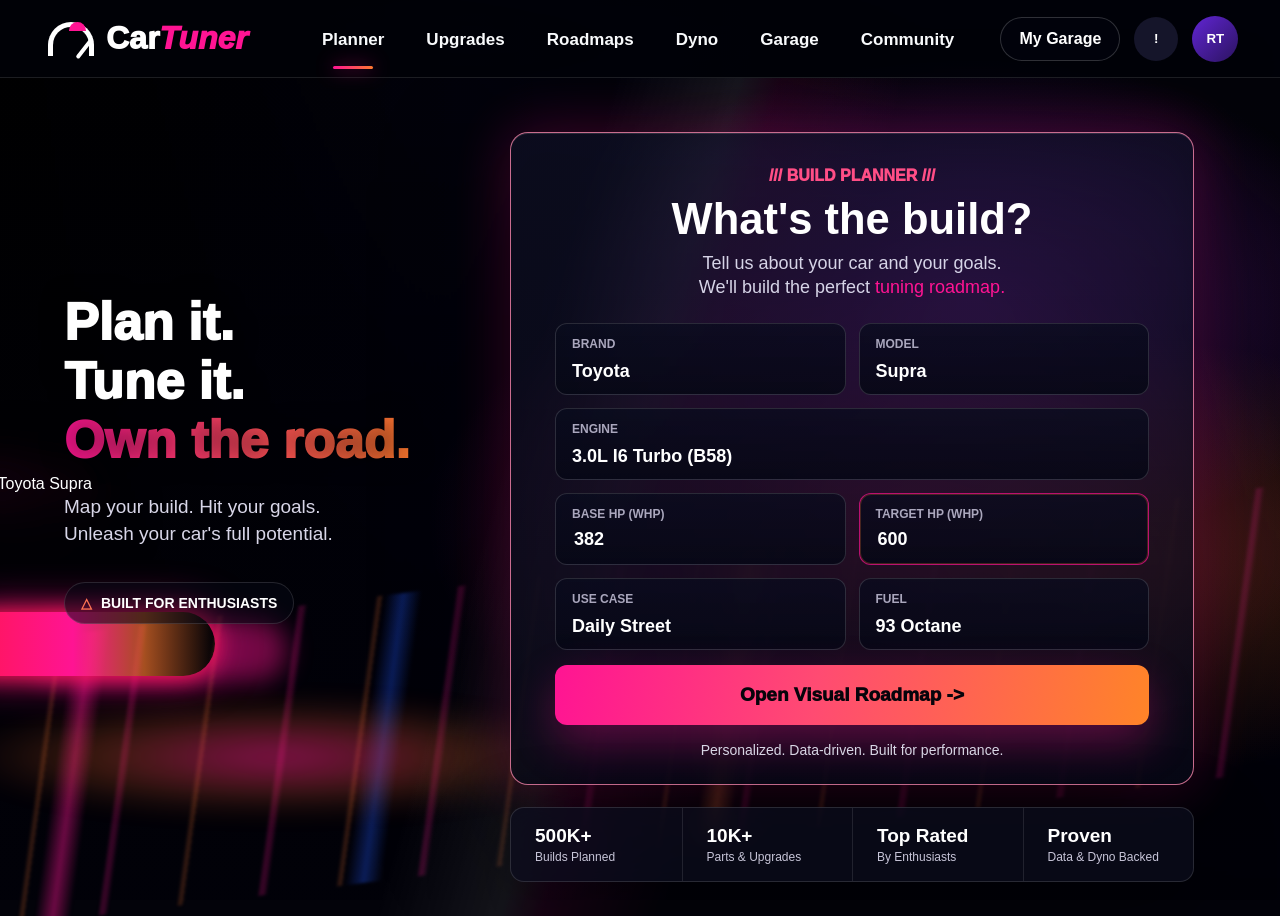
==== commit 5f9fb778: "Bump frontpage polish cache" ====
--- a/index.html
+++ b/index.html
@@ -4,7 +4,7 @@
   <meta charset="UTF-8" />
   <meta name="viewport" content="width=device-width, initial-scale=1.0" />
   <title>CarTuner</title>
-  <link rel="stylesheet" href="styles.css?v=24" />
+  <link rel="stylesheet" href="styles.css?v=25" />
 </head>
 <body class="home-page">
   <header class="site-header">
--- a/styles.css
+++ b/styles.css
@@ -1,22 +1,14 @@
 *{box-sizing:border-box}
 html{scroll-behavior:smooth}
 body{margin:0;min-height:100vh;font-family:Inter,Arial,sans-serif;color:#fff;background:#03030a;overflow-x:hidden}
-body.home-page{min-height:100vh;overflow:hidden;isolation:isolate}
-body.home-page:before{content:"";position:fixed;inset:0;z-index:-4;background:linear-gradient(90deg,rgba(3,4,12,.9) 0%,rgba(5,4,20,.24) 43%,rgba(2,2,10,.05) 100%),url("https://images.unsplash.com/photo-1519608487953-e999c86e7455?auto=format&fit=crop&w=2400&q=90") center/cover no-repeat;filter:saturate(1.25) contrast(1.08)}
-body.home-page:after{content:"";position:fixed;inset:0;z-index:-3;background:radial-gradient(circle at 70% 36%,rgba(255,20,147,.34),transparent 30%),radial-gradient(circle at 82% 52%,rgba(45,98,255,.24),transparent 34%),linear-gradient(180deg,rgba(1,1,9,.05),rgba(1,1,9,.88));pointer-events:none}
-.site-header{height:78px;padding:0 46px;display:flex;align-items:center;gap:34px;border-bottom:1px solid rgba(255,255,255,.11);background:rgba(1,2,9,.82);backdrop-filter:blur(18px);position:relative;z-index:10}
-.brand{display:flex;align-items:center;gap:12px;min-width:240px;color:#fff;text-decoration:none;font-size:32px;font-weight:950;letter-spacing:0}.brand em{font-style:italic;color:#ff1493}.brand-gauge{width:46px;height:34px;display:inline-block;position:relative;border:5px solid #fff;border-bottom:0;border-radius:46px 46px 0 0}.brand-gauge:before{content:"";position:absolute;right:3px;top:-5px;width:17px;height:9px;background:#ff1493;border-radius:20px 20px 0 0}.brand-gauge:after{content:"";position:absolute;left:22px;bottom:-2px;width:4px;height:25px;background:#fff;transform:rotate(38deg);transform-origin:bottom;border-radius:6px}
-.main-nav{display:flex;justify-content:center;gap:42px;flex:1}.main-nav a{position:relative;color:#f8fafc;text-decoration:none;font-size:17px;font-weight:750;padding:29px 0 26px}.main-nav a.active:after,.main-nav a:hover:after{content:"";position:absolute;left:18%;right:18%;bottom:7px;height:3px;border-radius:999px;background:linear-gradient(90deg,#ff1493,#ff7a2f);box-shadow:0 0 18px rgba(255,20,147,.72)}
-.header-actions{display:flex;align-items:center;gap:14px;min-width:250px;justify-content:flex-end}.garage-link{color:#fff;text-decoration:none;padding:12px 18px;border-radius:22px;border:1px solid rgba(255,255,255,.18);background:rgba(3,5,18,.42);font-weight:750}.icon-button,.profile-button{border:0;color:#fff;background:#15152a;font-weight:850}.icon-button{width:44px;height:44px;border-radius:50%}.profile-button{width:46px;height:46px;border-radius:50%;background:linear-gradient(135deg,#6125d4,#2b135f)}
-.home-shell{min-height:calc(100vh - 78px);position:relative;padding:58px 64px 34px;display:grid;grid-template-columns:minmax(290px,430px) minmax(520px,760px) 1fr;grid-template-rows:1fr auto;gap:24px;align-items:center;overflow:hidden}.home-shell:before{content:"";position:absolute;left:-18%;right:-18%;bottom:13%;height:26%;background:repeating-linear-gradient(98deg,transparent 0 88px,rgba(255,20,147,.22) 90px 94px,transparent 98px 176px,rgba(255,122,47,.2) 178px 182px);filter:blur(1px);transform:skewY(-6deg);mix-blend-mode:screen;animation:roadStreaks 2.4s linear infinite;pointer-events:none}.home-shell:after{content:"";position:absolute;inset:-20%;background:linear-gradient(106deg,transparent 0 44%,rgba(255,255,255,.12) 49%,rgba(255,20,147,.14) 51%,transparent 57% 100%);mix-blend-mode:screen;opacity:.55;animation:neonSweep 6.2s ease-in-out infinite;pointer-events:none}
-.hero-copy{align-self:center;max-width:390px;z-index:2}.hero-copy h1{font-size:clamp(44px,4.2vw,62px);line-height:1.14;margin:0 0 24px;font-weight:950;letter-spacing:0}.hero-copy h1 span{background:linear-gradient(90deg,#ff1493,#ff7a2f);-webkit-background-clip:text;background-clip:text;color:transparent}.hero-copy p{margin:0 0 34px;color:#d8d6e8;font-size:19px;line-height:1.42}.enthusiast-badge{display:inline-flex;align-items:center;gap:9px;padding:12px 16px;border-radius:999px;border:1px solid rgba(255,255,255,.13);background:rgba(7,9,22,.54);text-transform:uppercase;font-size:14px;font-weight:850}.enthusiast-badge:before{content:"△";color:#ff7555}
-.hero-car-visual{position:absolute;left:3.6vw;bottom:15vh;width:min(44vw,720px);height:min(33vh,370px);margin:0;z-index:1;pointer-events:none;animation:carFloat 5s ease-in-out infinite}.hero-car-visual:before{content:"";position:absolute;left:-9%;right:12%;bottom:-10px;height:92px;background:radial-gradient(ellipse at center,rgba(255,20,147,.48),rgba(255,112,44,.22) 42%,transparent 74%);filter:blur(13px);opacity:.9}.hero-car-visual:after{content:"";position:absolute;left:-22%;top:12%;width:74%;height:72%;border-radius:50%;background:linear-gradient(90deg,rgba(1,1,8,.92),rgba(22,10,34,.56),transparent);filter:blur(10px);mix-blend-mode:multiply}.hero-car-visual img{position:absolute;left:-13%;bottom:0;width:116%;height:100%;object-fit:contain;object-position:left bottom;filter:drop-shadow(0 24px 42px rgba(0,0,0,.84)) drop-shadow(0 0 22px rgba(255,20,147,.38)) saturate(1.22) contrast(1.08)}
-.planner-card{grid-column:2;z-index:4;width:min(690px,100%);justify-self:center;padding:36px 48px 28px;border-radius:20px;border:1px solid rgba(255,137,177,.74);background:linear-gradient(180deg,rgba(15,16,38,.68),rgba(8,9,23,.86));box-shadow:0 44px 120px rgba(0,0,0,.54),0 0 54px rgba(255,20,147,.24);backdrop-filter:blur(20px);animation:panelGlow 4.6s ease-in-out infinite}.planner-kicker{margin:0 0 14px;text-align:center;text-transform:uppercase;color:#ff4e86;font-weight:950;letter-spacing:0}.planner-card h2{font-size:clamp(36px,3.6vw,50px);line-height:1;margin:0 0 10px;text-align:center}.planner-copy{text-align:center;color:#d6d4e7;font-size:19px;line-height:1.38;margin:0 0 25px}.planner-copy span{color:#ff1493}.build-form{display:grid;grid-template-columns:1fr 1fr;gap:14px}.field{display:grid;gap:7px;padding:14px 16px;border-radius:12px;border:1px solid rgba(255,255,255,.14);background:linear-gradient(180deg,rgba(10,12,30,.78),rgba(7,8,22,.86));min-height:74px;transition:transform .22s ease,border-color .22s ease,box-shadow .22s ease}.field:hover,.field:focus-within{transform:translateY(-2px);border-color:rgba(255,20,147,.78);box-shadow:0 0 26px rgba(255,20,147,.22)}.field span{color:#aaa7bd;text-transform:uppercase;font-size:12px;font-weight:850}.field-wide{grid-column:1/-1}.field select,.field input{width:100%;border:0;outline:0;background:transparent;color:#fff;font-size:18px;font-weight:760;appearance:none}.field select{cursor:pointer}.field input::-webkit-outer-spin-button,.field input::-webkit-inner-spin-button{appearance:none;margin:0}.field-accent{border-color:rgba(255,20,147,.68);box-shadow:inset 0 0 0 1px rgba(255,122,47,.24)}.roadmap-button{grid-column:1/-1;margin-top:2px;border:0;border-radius:12px;height:60px;background:linear-gradient(100deg,#ff1493,#ff4b72 44%,#ff8428);color:#07040b;font-size:19px;font-weight:950;cursor:pointer;box-shadow:0 18px 45px rgba(255,20,147,.32);animation:ctaPulse 2.7s ease-in-out infinite}.roadmap-button:hover{transform:translateY(-2px);filter:saturate(1.18)}.planner-foot{margin:18px 0 0;text-align:center;color:#d9d7e6;font-size:14px}
-.stats-bar{grid-column:2;grid-row:2;z-index:4;display:grid;grid-template-columns:repeat(4,1fr);gap:0;align-self:end;border-radius:14px;border:1px solid rgba(255,255,255,.13);background:rgba(12,13,30,.72);backdrop-filter:blur(18px);overflow:hidden;box-shadow:0 24px 80px rgba(0,0,0,.38)}.stats-bar div{padding:17px 24px;border-left:1px solid rgba(255,255,255,.1)}.stats-bar div:first-child{border-left:0}.stats-bar strong,.stats-bar span{display:block}.stats-bar strong{font-size:19px}.stats-bar span{font-size:12px;color:#c7c5d8;margin-top:3px}
-@keyframes neonSweep{0%,34%{transform:translateX(-58%)}72%,100%{transform:translateX(58%)}}
-@keyframes roadStreaks{from{background-position:0 0}to{background-position:280px 0}}
-@keyframes carFloat{0%,100%{transform:translate3d(0,0,0) scale(1)}50%{transform:translate3d(13px,-7px,0) scale(1.012)}}
-@keyframes panelGlow{0%,100%{box-shadow:0 44px 120px rgba(0,0,0,.54),0 0 42px rgba(255,20,147,.18)}50%{box-shadow:0 44px 120px rgba(0,0,0,.54),0 0 70px rgba(255,20,147,.32)}}
-@keyframes ctaPulse{0%,100%{box-shadow:0 18px 45px rgba(255,20,147,.32)}50%{box-shadow:0 18px 60px rgba(255,20,147,.56),0 0 30px rgba(255,122,47,.36)}}
+body.home-page{min-height:100vh;overflow:hidden;isolation:isolate;background:#03030a}
+body.home-page:before{content:"";position:fixed;inset:0;z-index:-6;background:linear-gradient(90deg,rgba(3,3,11,.94) 0%,rgba(8,5,26,.45) 37%,rgba(6,5,20,.05) 72%),url("https://images.unsplash.com/photo-1519608487953-e999c86e7455?auto=format&fit=crop&w=2400&q=90") center/cover no-repeat;filter:saturate(1.45) contrast(1.16) brightness(.76)}
+body.home-page:after{content:"";position:fixed;inset:0;z-index:-5;background:radial-gradient(ellipse at 76% 34%,rgba(190,46,255,.36),transparent 30%),radial-gradient(ellipse at 68% 58%,rgba(255,20,147,.35),transparent 36%),radial-gradient(ellipse at 86% 62%,rgba(255,110,34,.28),transparent 28%),linear-gradient(180deg,rgba(1,1,9,.02),rgba(1,1,9,.92));pointer-events:none}
+.site-header{height:78px;padding:0 48px;display:flex;align-items:center;gap:34px;border-bottom:1px solid rgba(255,255,255,.11);background:rgba(1,2,9,.76);backdrop-filter:blur(18px);position:relative;z-index:10}.brand{display:flex;align-items:center;gap:12px;min-width:240px;color:#fff;text-decoration:none;font-size:32px;font-weight:950;letter-spacing:0}.brand em{font-style:italic;color:#ff1493}.brand-gauge{width:46px;height:34px;display:inline-block;position:relative;border:5px solid #fff;border-bottom:0;border-radius:46px 46px 0 0}.brand-gauge:before{content:"";position:absolute;right:3px;top:-5px;width:17px;height:9px;background:#ff1493;border-radius:20px 20px 0 0}.brand-gauge:after{content:"";position:absolute;left:22px;bottom:-2px;width:4px;height:25px;background:#fff;transform:rotate(38deg);transform-origin:bottom;border-radius:6px}.main-nav{display:flex;justify-content:center;gap:42px;flex:1}.main-nav a{position:relative;color:#f8fafc;text-decoration:none;font-size:17px;font-weight:750;padding:29px 0 26px}.main-nav a.active:after,.main-nav a:hover:after{content:"";position:absolute;left:18%;right:18%;bottom:7px;height:3px;border-radius:999px;background:linear-gradient(90deg,#ff1493,#ff7a2f);box-shadow:0 0 18px rgba(255,20,147,.72)}.header-actions{display:flex;align-items:center;gap:14px;min-width:250px;justify-content:flex-end}.garage-link{color:#fff;text-decoration:none;padding:12px 18px;border-radius:22px;border:1px solid rgba(255,255,255,.18);background:rgba(3,5,18,.42);font-weight:750}.icon-button,.profile-button{border:0;color:#fff;background:#15152a;font-weight:850}.icon-button{width:44px;height:44px;border-radius:50%}.profile-button{width:46px;height:46px;border-radius:50%;background:linear-gradient(135deg,#6125d4,#2b135f)}
+.home-shell{min-height:calc(100vh - 78px);position:relative;padding:54px 64px 34px;display:grid;grid-template-columns:minmax(300px,430px) minmax(560px,720px) 1fr;grid-template-rows:1fr auto;gap:22px;align-items:center;overflow:hidden}.home-shell:before{content:"";position:absolute;left:-20%;right:-20%;bottom:8%;height:34%;background:linear-gradient(98deg,transparent 0 18%,rgba(255,20,147,.42) 19%,transparent 20% 35%,rgba(31,87,255,.32) 36%,transparent 37% 54%,rgba(255,122,47,.34) 55%,transparent 56% 100%),repeating-linear-gradient(98deg,transparent 0 74px,rgba(255,20,147,.2) 76px 80px,transparent 84px 152px,rgba(255,122,47,.18) 154px 158px);filter:blur(1.4px);transform:skewY(-7deg);mix-blend-mode:screen;animation:roadStreaks 2.2s linear infinite;pointer-events:none}.home-shell:after{content:"";position:absolute;inset:-18%;background:linear-gradient(106deg,transparent 0 43%,rgba(255,255,255,.14) 49%,rgba(255,20,147,.16) 51%,transparent 57% 100%);mix-blend-mode:screen;opacity:.55;animation:neonSweep 6s ease-in-out infinite;pointer-events:none}
+.hero-copy{align-self:center;max-width:385px;z-index:2}.hero-copy h1{font-size:clamp(44px,4.05vw,60px);line-height:1.14;margin:0 0 24px;font-weight:950;letter-spacing:0;text-shadow:0 0 24px rgba(0,0,0,.55)}.hero-copy h1 span{background:linear-gradient(90deg,#ff1493,#ff7a2f);-webkit-background-clip:text;background-clip:text;color:transparent}.hero-copy p{margin:0 0 34px;color:#d8d6e8;font-size:19px;line-height:1.42}.enthusiast-badge{display:inline-flex;align-items:center;gap:9px;padding:12px 16px;border-radius:999px;border:1px solid rgba(255,255,255,.13);background:rgba(7,9,22,.54);text-transform:uppercase;font-size:14px;font-weight:850}.enthusiast-badge:before{content:"△";color:#ff7555}
+.hero-car-visual{position:absolute;left:2.4vw;bottom:13vh;width:min(48vw,780px);height:min(36vh,405px);margin:0;z-index:1;pointer-events:none;animation:carFloat 5s ease-in-out infinite}.hero-car-visual:before{content:"";position:absolute;left:-10%;right:10%;bottom:-12px;height:108px;background:radial-gradient(ellipse at center,rgba(255,20,147,.58),rgba(255,112,44,.26) 42%,transparent 74%);filter:blur(15px);opacity:.95}.hero-car-visual:after{content:"";position:absolute;left:-12%;top:42%;width:42%;height:20%;border-radius:999px;background:linear-gradient(90deg,#ff164f,#ff1493 45%,rgba(255,122,47,.65),transparent);box-shadow:0 0 22px #ff164f,0 0 44px rgba(255,20,147,.8),72px 6px 26px rgba(255,20,147,.45);filter:blur(.3px);animation:tailPulse 2.2s ease-in-out infinite}.hero-car-visual img{position:absolute;left:-8%;bottom:0;width:118%;height:100%;object-fit:contain;object-position:left bottom;filter:drop-shadow(0 28px 50px rgba(0,0,0,.9)) drop-shadow(0 0 24px rgba(255,20,147,.42)) saturate(1.3) contrast(1.12)}
+.planner-card{grid-column:2;z-index:4;width:min(690px,100%);justify-self:center;padding:34px 44px 26px;border-radius:18px;border:1px solid rgba(255,137,177,.78);background:linear-gradient(180deg,rgba(16,17,39,.68),rgba(8,9,23,.86));box-shadow:0 44px 120px rgba(0,0,0,.58),0 0 58px rgba(255,20,147,.28),inset 0 1px 0 rgba(255,255,255,.12);backdrop-filter:blur(20px);animation:panelGlow 4.6s ease-in-out infinite}.planner-kicker{margin:0 0 13px;text-align:center;text-transform:uppercase;color:#ff4e86;font-weight:950;letter-spacing:0}.planner-card h2{font-size:clamp(36px,3.4vw,48px);line-height:1;margin:0 0 9px;text-align:center}.planner-copy{text-align:center;color:#d6d4e7;font-size:18px;line-height:1.36;margin:0 0 24px}.planner-copy span{color:#ff1493}.build-form{display:grid;grid-template-columns:1fr 1fr;gap:13px}.field{display:grid;gap:7px;padding:13px 16px;border-radius:12px;border:1px solid rgba(255,255,255,.14);background:linear-gradient(180deg,rgba(10,12,30,.78),rgba(7,8,22,.9));min-height:72px;transition:transform .22s ease,border-color .22s ease,box-shadow .22s ease}.field:hover,.field:focus-within{transform:translateY(-2px);border-color:rgba(255,20,147,.78);box-shadow:0 0 26px rgba(255,20,147,.24)}.field span{color:#aaa7bd;text-transform:uppercase;font-size:12px;font-weight:850}.field-wide{grid-column:1/-1}.field select,.field input{width:100%;border:0;outline:0;background:transparent;color:#fff;font-size:18px;font-weight:760;appearance:none}.field select{cursor:pointer}.field input::-webkit-outer-spin-button,.field input::-webkit-inner-spin-button{appearance:none;margin:0}.field-accent{border-color:rgba(255,20,147,.72);box-shadow:inset 0 0 0 1px rgba(255,122,47,.24)}.roadmap-button{grid-column:1/-1;margin-top:2px;border:0;border-radius:12px;height:60px;background:linear-gradient(100deg,#ff1493,#ff4b72 44%,#ff8428);color:#07040b;font-size:19px;font-weight:950;cursor:pointer;box-shadow:0 18px 45px rgba(255,20,147,.32);animation:ctaPulse 2.7s ease-in-out infinite}.roadmap-button:hover{transform:translateY(-2px);filter:saturate(1.2)}.planner-foot{margin:17px 0 0;text-align:center;color:#d9d7e6;font-size:14px}.stats-bar{grid-column:2;grid-row:2;z-index:4;display:grid;grid-template-columns:repeat(4,1fr);gap:0;align-self:end;border-radius:14px;border:1px solid rgba(255,255,255,.13);background:rgba(12,13,30,.72);backdrop-filter:blur(18px);overflow:hidden;box-shadow:0 24px 80px rgba(0,0,0,.38)}.stats-bar div{padding:17px 24px;border-left:1px solid rgba(255,255,255,.1)}.stats-bar div:first-child{border-left:0}.stats-bar strong,.stats-bar span{display:block}.stats-bar strong{font-size:19px}.stats-bar span{font-size:12px;color:#c7c5d8;margin-top:3px}
+@keyframes neonSweep{0%,34%{transform:translateX(-58%)}72%,100%{transform:translateX(58%)}}@keyframes roadStreaks{from{background-position:0 0}to{background-position:300px 0}}@keyframes carFloat{0%,100%{transform:translate3d(0,0,0) scale(1)}50%{transform:translate3d(12px,-7px,0) scale(1.012)}}@keyframes tailPulse{0%,100%{opacity:.72;transform:scaleX(.92)}50%{opacity:1;transform:scaleX(1.08)}}@keyframes panelGlow{0%,100%{box-shadow:0 44px 120px rgba(0,0,0,.58),0 0 42px rgba(255,20,147,.2),inset 0 1px 0 rgba(255,255,255,.12)}50%{box-shadow:0 44px 120px rgba(0,0,0,.58),0 0 78px rgba(255,20,147,.36),inset 0 1px 0 rgba(255,255,255,.12)}}@keyframes ctaPulse{0%,100%{box-shadow:0 18px 45px rgba(255,20,147,.32)}50%{box-shadow:0 18px 60px rgba(255,20,147,.58),0 0 30px rgba(255,122,47,.38)}}
 @media(max-width:1180px){body.home-page{overflow:auto}.site-header{height:auto;padding:18px 22px}.main-nav,.header-actions{display:none}.home-shell{min-height:auto;display:grid;grid-template-columns:1fr;padding:26px;gap:24px}.home-shell:before,.home-shell:after{position:fixed}.hero-copy,.planner-card,.stats-bar{grid-column:1}.hero-car-visual{position:relative;left:auto;bottom:auto;width:100%;height:260px;grid-row:2}.planner-card{grid-row:3;padding:28px 20px}.build-form{grid-template-columns:1fr}.stats-bar{grid-template-columns:1fr 1fr}.hero-copy h1{font-size:48px}}
 @media(max-width:640px){.brand{font-size:28px;min-width:auto}.home-shell{padding:20px}.hero-copy h1{font-size:42px}.planner-card h2{font-size:38px}.stats-bar{grid-template-columns:1fr}.stats-bar div{border-left:0;border-top:1px solid rgba(255,255,255,.1)}.stats-bar div:first-child{border-top:0}}
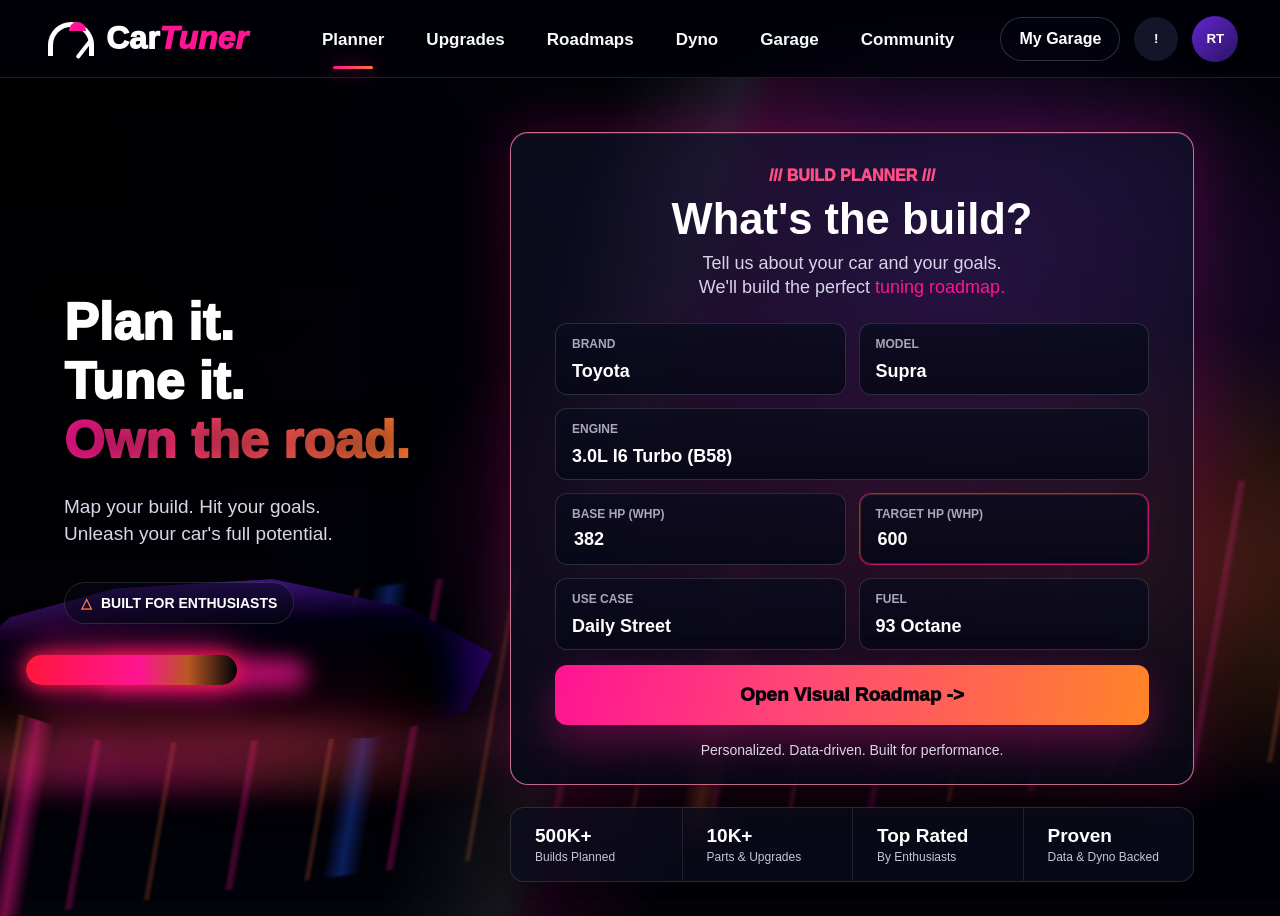
==== commit fe85a9c9: "Bump home page cache and add neon reflection" ====
--- a/index.html
+++ b/index.html
@@ -4,7 +4,7 @@
   <meta charset="UTF-8" />
   <meta name="viewport" content="width=device-width, initial-scale=1.0" />
   <title>CarTuner</title>
-  <link rel="stylesheet" href="styles.css?v=25" />
+  <link rel="stylesheet" href="styles.css?v=26" />
 </head>
 <body class="home-page">
   <header class="site-header">
@@ -34,7 +34,8 @@
       <div class="enthusiast-badge">Built for enthusiasts</div>
     </section>
 
-    <figure class="hero-car-visual" aria-label="Selected car preview">
+    <figure class="hero-car-visual" aria-label="Neon rear car preview">
+      <span aria-hidden="true"></span>
       <img id="heroCar" src="" alt="Selected build car" />
     </figure>
 
--- a/styles.css
+++ b/styles.css
@@ -2,13 +2,10 @@
 html{scroll-behavior:smooth}
 body{margin:0;min-height:100vh;font-family:Inter,Arial,sans-serif;color:#fff;background:#03030a;overflow-x:hidden}
 body.home-page{min-height:100vh;overflow:hidden;isolation:isolate;background:#03030a}
-body.home-page:before{content:"";position:fixed;inset:0;z-index:-6;background:linear-gradient(90deg,rgba(3,3,11,.94) 0%,rgba(8,5,26,.45) 37%,rgba(6,5,20,.05) 72%),url("https://images.unsplash.com/photo-1519608487953-e999c86e7455?auto=format&fit=crop&w=2400&q=90") center/cover no-repeat;filter:saturate(1.45) contrast(1.16) brightness(.76)}
-body.home-page:after{content:"";position:fixed;inset:0;z-index:-5;background:radial-gradient(ellipse at 76% 34%,rgba(190,46,255,.36),transparent 30%),radial-gradient(ellipse at 68% 58%,rgba(255,20,147,.35),transparent 36%),radial-gradient(ellipse at 86% 62%,rgba(255,110,34,.28),transparent 28%),linear-gradient(180deg,rgba(1,1,9,.02),rgba(1,1,9,.92));pointer-events:none}
-.site-header{height:78px;padding:0 48px;display:flex;align-items:center;gap:34px;border-bottom:1px solid rgba(255,255,255,.11);background:rgba(1,2,9,.76);backdrop-filter:blur(18px);position:relative;z-index:10}.brand{display:flex;align-items:center;gap:12px;min-width:240px;color:#fff;text-decoration:none;font-size:32px;font-weight:950;letter-spacing:0}.brand em{font-style:italic;color:#ff1493}.brand-gauge{width:46px;height:34px;display:inline-block;position:relative;border:5px solid #fff;border-bottom:0;border-radius:46px 46px 0 0}.brand-gauge:before{content:"";position:absolute;right:3px;top:-5px;width:17px;height:9px;background:#ff1493;border-radius:20px 20px 0 0}.brand-gauge:after{content:"";position:absolute;left:22px;bottom:-2px;width:4px;height:25px;background:#fff;transform:rotate(38deg);transform-origin:bottom;border-radius:6px}.main-nav{display:flex;justify-content:center;gap:42px;flex:1}.main-nav a{position:relative;color:#f8fafc;text-decoration:none;font-size:17px;font-weight:750;padding:29px 0 26px}.main-nav a.active:after,.main-nav a:hover:after{content:"";position:absolute;left:18%;right:18%;bottom:7px;height:3px;border-radius:999px;background:linear-gradient(90deg,#ff1493,#ff7a2f);box-shadow:0 0 18px rgba(255,20,147,.72)}.header-actions{display:flex;align-items:center;gap:14px;min-width:250px;justify-content:flex-end}.garage-link{color:#fff;text-decoration:none;padding:12px 18px;border-radius:22px;border:1px solid rgba(255,255,255,.18);background:rgba(3,5,18,.42);font-weight:750}.icon-button,.profile-button{border:0;color:#fff;background:#15152a;font-weight:850}.icon-button{width:44px;height:44px;border-radius:50%}.profile-button{width:46px;height:46px;border-radius:50%;background:linear-gradient(135deg,#6125d4,#2b135f)}
-.home-shell{min-height:calc(100vh - 78px);position:relative;padding:54px 64px 34px;display:grid;grid-template-columns:minmax(300px,430px) minmax(560px,720px) 1fr;grid-template-rows:1fr auto;gap:22px;align-items:center;overflow:hidden}.home-shell:before{content:"";position:absolute;left:-20%;right:-20%;bottom:8%;height:34%;background:linear-gradient(98deg,transparent 0 18%,rgba(255,20,147,.42) 19%,transparent 20% 35%,rgba(31,87,255,.32) 36%,transparent 37% 54%,rgba(255,122,47,.34) 55%,transparent 56% 100%),repeating-linear-gradient(98deg,transparent 0 74px,rgba(255,20,147,.2) 76px 80px,transparent 84px 152px,rgba(255,122,47,.18) 154px 158px);filter:blur(1.4px);transform:skewY(-7deg);mix-blend-mode:screen;animation:roadStreaks 2.2s linear infinite;pointer-events:none}.home-shell:after{content:"";position:absolute;inset:-18%;background:linear-gradient(106deg,transparent 0 43%,rgba(255,255,255,.14) 49%,rgba(255,20,147,.16) 51%,transparent 57% 100%);mix-blend-mode:screen;opacity:.55;animation:neonSweep 6s ease-in-out infinite;pointer-events:none}
-.hero-copy{align-self:center;max-width:385px;z-index:2}.hero-copy h1{font-size:clamp(44px,4.05vw,60px);line-height:1.14;margin:0 0 24px;font-weight:950;letter-spacing:0;text-shadow:0 0 24px rgba(0,0,0,.55)}.hero-copy h1 span{background:linear-gradient(90deg,#ff1493,#ff7a2f);-webkit-background-clip:text;background-clip:text;color:transparent}.hero-copy p{margin:0 0 34px;color:#d8d6e8;font-size:19px;line-height:1.42}.enthusiast-badge{display:inline-flex;align-items:center;gap:9px;padding:12px 16px;border-radius:999px;border:1px solid rgba(255,255,255,.13);background:rgba(7,9,22,.54);text-transform:uppercase;font-size:14px;font-weight:850}.enthusiast-badge:before{content:"△";color:#ff7555}
-.hero-car-visual{position:absolute;left:2.4vw;bottom:13vh;width:min(48vw,780px);height:min(36vh,405px);margin:0;z-index:1;pointer-events:none;animation:carFloat 5s ease-in-out infinite}.hero-car-visual:before{content:"";position:absolute;left:-10%;right:10%;bottom:-12px;height:108px;background:radial-gradient(ellipse at center,rgba(255,20,147,.58),rgba(255,112,44,.26) 42%,transparent 74%);filter:blur(15px);opacity:.95}.hero-car-visual:after{content:"";position:absolute;left:-12%;top:42%;width:42%;height:20%;border-radius:999px;background:linear-gradient(90deg,#ff164f,#ff1493 45%,rgba(255,122,47,.65),transparent);box-shadow:0 0 22px #ff164f,0 0 44px rgba(255,20,147,.8),72px 6px 26px rgba(255,20,147,.45);filter:blur(.3px);animation:tailPulse 2.2s ease-in-out infinite}.hero-car-visual img{position:absolute;left:-8%;bottom:0;width:118%;height:100%;object-fit:contain;object-position:left bottom;filter:drop-shadow(0 28px 50px rgba(0,0,0,.9)) drop-shadow(0 0 24px rgba(255,20,147,.42)) saturate(1.3) contrast(1.12)}
-.planner-card{grid-column:2;z-index:4;width:min(690px,100%);justify-self:center;padding:34px 44px 26px;border-radius:18px;border:1px solid rgba(255,137,177,.78);background:linear-gradient(180deg,rgba(16,17,39,.68),rgba(8,9,23,.86));box-shadow:0 44px 120px rgba(0,0,0,.58),0 0 58px rgba(255,20,147,.28),inset 0 1px 0 rgba(255,255,255,.12);backdrop-filter:blur(20px);animation:panelGlow 4.6s ease-in-out infinite}.planner-kicker{margin:0 0 13px;text-align:center;text-transform:uppercase;color:#ff4e86;font-weight:950;letter-spacing:0}.planner-card h2{font-size:clamp(36px,3.4vw,48px);line-height:1;margin:0 0 9px;text-align:center}.planner-copy{text-align:center;color:#d6d4e7;font-size:18px;line-height:1.36;margin:0 0 24px}.planner-copy span{color:#ff1493}.build-form{display:grid;grid-template-columns:1fr 1fr;gap:13px}.field{display:grid;gap:7px;padding:13px 16px;border-radius:12px;border:1px solid rgba(255,255,255,.14);background:linear-gradient(180deg,rgba(10,12,30,.78),rgba(7,8,22,.9));min-height:72px;transition:transform .22s ease,border-color .22s ease,box-shadow .22s ease}.field:hover,.field:focus-within{transform:translateY(-2px);border-color:rgba(255,20,147,.78);box-shadow:0 0 26px rgba(255,20,147,.24)}.field span{color:#aaa7bd;text-transform:uppercase;font-size:12px;font-weight:850}.field-wide{grid-column:1/-1}.field select,.field input{width:100%;border:0;outline:0;background:transparent;color:#fff;font-size:18px;font-weight:760;appearance:none}.field select{cursor:pointer}.field input::-webkit-outer-spin-button,.field input::-webkit-inner-spin-button{appearance:none;margin:0}.field-accent{border-color:rgba(255,20,147,.72);box-shadow:inset 0 0 0 1px rgba(255,122,47,.24)}.roadmap-button{grid-column:1/-1;margin-top:2px;border:0;border-radius:12px;height:60px;background:linear-gradient(100deg,#ff1493,#ff4b72 44%,#ff8428);color:#07040b;font-size:19px;font-weight:950;cursor:pointer;box-shadow:0 18px 45px rgba(255,20,147,.32);animation:ctaPulse 2.7s ease-in-out infinite}.roadmap-button:hover{transform:translateY(-2px);filter:saturate(1.2)}.planner-foot{margin:17px 0 0;text-align:center;color:#d9d7e6;font-size:14px}.stats-bar{grid-column:2;grid-row:2;z-index:4;display:grid;grid-template-columns:repeat(4,1fr);gap:0;align-self:end;border-radius:14px;border:1px solid rgba(255,255,255,.13);background:rgba(12,13,30,.72);backdrop-filter:blur(18px);overflow:hidden;box-shadow:0 24px 80px rgba(0,0,0,.38)}.stats-bar div{padding:17px 24px;border-left:1px solid rgba(255,255,255,.1)}.stats-bar div:first-child{border-left:0}.stats-bar strong,.stats-bar span{display:block}.stats-bar strong{font-size:19px}.stats-bar span{font-size:12px;color:#c7c5d8;margin-top:3px}
-@keyframes neonSweep{0%,34%{transform:translateX(-58%)}72%,100%{transform:translateX(58%)}}@keyframes roadStreaks{from{background-position:0 0}to{background-position:300px 0}}@keyframes carFloat{0%,100%{transform:translate3d(0,0,0) scale(1)}50%{transform:translate3d(12px,-7px,0) scale(1.012)}}@keyframes tailPulse{0%,100%{opacity:.72;transform:scaleX(.92)}50%{opacity:1;transform:scaleX(1.08)}}@keyframes panelGlow{0%,100%{box-shadow:0 44px 120px rgba(0,0,0,.58),0 0 42px rgba(255,20,147,.2),inset 0 1px 0 rgba(255,255,255,.12)}50%{box-shadow:0 44px 120px rgba(0,0,0,.58),0 0 78px rgba(255,20,147,.36),inset 0 1px 0 rgba(255,255,255,.12)}}@keyframes ctaPulse{0%,100%{box-shadow:0 18px 45px rgba(255,20,147,.32)}50%{box-shadow:0 18px 60px rgba(255,20,147,.58),0 0 30px rgba(255,122,47,.38)}}
+body.home-page:before{content:"";position:fixed;inset:0;z-index:-8;background:linear-gradient(90deg,rgba(3,3,11,.97) 0%,rgba(7,4,22,.66) 34%,rgba(8,5,23,.08) 70%),url("https://images.unsplash.com/photo-1519608487953-e999c86e7455?auto=format&fit=crop&w=2400&q=90") center/cover no-repeat;filter:saturate(1.55) contrast(1.18) brightness(.72)}
+body.home-page:after{content:"";position:fixed;inset:0;z-index:-7;background:radial-gradient(ellipse at 75% 31%,rgba(172,53,255,.38),transparent 31%),radial-gradient(ellipse at 67% 58%,rgba(255,20,147,.38),transparent 37%),radial-gradient(ellipse at 86% 63%,rgba(255,120,36,.32),transparent 31%),linear-gradient(180deg,rgba(1,1,9,0),rgba(1,1,9,.94));pointer-events:none}.site-header{height:78px;padding:0 48px;display:flex;align-items:center;gap:34px;border-bottom:1px solid rgba(255,255,255,.11);background:rgba(1,2,9,.76);backdrop-filter:blur(18px);position:relative;z-index:10}.brand{display:flex;align-items:center;gap:12px;min-width:240px;color:#fff;text-decoration:none;font-size:32px;font-weight:950;letter-spacing:0}.brand em{font-style:italic;color:#ff1493}.brand-gauge{width:46px;height:34px;display:inline-block;position:relative;border:5px solid #fff;border-bottom:0;border-radius:46px 46px 0 0}.brand-gauge:before{content:"";position:absolute;right:3px;top:-5px;width:17px;height:9px;background:#ff1493;border-radius:20px 20px 0 0}.brand-gauge:after{content:"";position:absolute;left:22px;bottom:-2px;width:4px;height:25px;background:#fff;transform:rotate(38deg);transform-origin:bottom;border-radius:6px}.main-nav{display:flex;justify-content:center;gap:42px;flex:1}.main-nav a{position:relative;color:#f8fafc;text-decoration:none;font-size:17px;font-weight:750;padding:29px 0 26px}.main-nav a.active:after,.main-nav a:hover:after{content:"";position:absolute;left:18%;right:18%;bottom:7px;height:3px;border-radius:999px;background:linear-gradient(90deg,#ff1493,#ff7a2f);box-shadow:0 0 18px rgba(255,20,147,.72)}.header-actions{display:flex;align-items:center;gap:14px;min-width:250px;justify-content:flex-end}.garage-link{color:#fff;text-decoration:none;padding:12px 18px;border-radius:22px;border:1px solid rgba(255,255,255,.18);background:rgba(3,5,18,.42);font-weight:750}.icon-button,.profile-button{border:0;color:#fff;background:#15152a;font-weight:850}.icon-button{width:44px;height:44px;border-radius:50%}.profile-button{width:46px;height:46px;border-radius:50%;background:linear-gradient(135deg,#6125d4,#2b135f)}
+.home-shell{min-height:calc(100vh - 78px);position:relative;padding:54px 64px 34px;display:grid;grid-template-columns:minmax(300px,430px) minmax(560px,720px) 1fr;grid-template-rows:1fr auto;gap:22px;align-items:center;overflow:hidden}.home-shell:before{content:"";position:absolute;left:-22%;right:-20%;bottom:9%;height:34%;background:linear-gradient(100deg,transparent 0 17%,rgba(255,20,147,.46) 18%,transparent 19% 35%,rgba(31,87,255,.34) 36%,transparent 37% 54%,rgba(255,122,47,.38) 55%,transparent 56% 100%),repeating-linear-gradient(100deg,transparent 0 74px,rgba(255,20,147,.24) 76px 80px,transparent 84px 152px,rgba(255,122,47,.2) 154px 158px);filter:blur(1.2px);transform:skewY(-7deg);mix-blend-mode:screen;animation:roadStreaks 2.1s linear infinite;pointer-events:none}.home-shell:after{content:"";position:absolute;inset:-18%;background:linear-gradient(106deg,transparent 0 43%,rgba(255,255,255,.15) 49%,rgba(255,20,147,.18) 51%,transparent 57% 100%);mix-blend-mode:screen;opacity:.55;animation:neonSweep 6s ease-in-out infinite;pointer-events:none}.hero-copy{align-self:center;max-width:385px;z-index:3}.hero-copy h1{font-size:clamp(44px,4.05vw,60px);line-height:1.14;margin:0 0 24px;font-weight:950;letter-spacing:0;text-shadow:0 0 24px rgba(0,0,0,.55)}.hero-copy h1 span{background:linear-gradient(90deg,#ff1493,#ff7a2f);-webkit-background-clip:text;background-clip:text;color:transparent}.hero-copy p{margin:0 0 34px;color:#d8d6e8;font-size:19px;line-height:1.42}.enthusiast-badge{display:inline-flex;align-items:center;gap:9px;padding:12px 16px;border-radius:999px;border:1px solid rgba(255,255,255,.13);background:rgba(7,9,22,.54);text-transform:uppercase;font-size:14px;font-weight:850}.enthusiast-badge:before{content:"△";color:#ff7555}
+.hero-car-visual{position:absolute;left:1.5vw;bottom:12vh;width:min(50vw,790px);height:min(38vh,420px);margin:0;z-index:2;pointer-events:none;animation:carFloat 5s ease-in-out infinite}.hero-car-visual img{display:none}.hero-car-visual:before{content:"";position:absolute;left:-8%;bottom:15%;width:82%;height:56%;border-radius:32% 18% 18% 14%;background:linear-gradient(176deg,rgba(124,63,178,.58),rgba(14,12,25,.98) 35%,#05050b 72%),radial-gradient(ellipse at 12% 42%,rgba(255,20,147,.5),transparent 25%),linear-gradient(90deg,rgba(255,255,255,.2),transparent 24% 100%);clip-path:polygon(0 46%,8% 27%,28% 12%,58% 7%,84% 22%,100% 46%,95% 76%,77% 90%,27% 93%,7% 75%);box-shadow:0 30px 70px rgba(0,0,0,.92),0 0 28px rgba(255,20,147,.42),inset -28px 16px 45px rgba(110,44,255,.38);filter:saturate(1.25) contrast(1.12)}.hero-car-visual:after{content:"";position:absolute;left:1%;bottom:36%;width:33%;height:9%;border-radius:999px;background:linear-gradient(90deg,#ff173d,#ff1493 54%,rgba(255,122,47,.72),transparent);box-shadow:0 0 18px #ff173d,0 0 46px rgba(255,20,147,.92),70px 4px 22px rgba(255,20,147,.72),165px 62px 80px rgba(255,20,147,.34);filter:blur(.2px);animation:tailPulse 2.1s ease-in-out infinite}.hero-car-visual .car-glow{display:none}.hero-car-visual{--road-glow:radial-gradient(ellipse at 27% 92%,rgba(255,20,147,.54),rgba(255,112,44,.22) 38%,transparent 72%)}.hero-car-visual:focus{outline:0}.planner-card{grid-column:2;z-index:4;width:min(690px,100%);justify-self:center;padding:34px 44px 26px;border-radius:18px;border:1px solid rgba(255,137,177,.78);background:linear-gradient(180deg,rgba(16,17,39,.68),rgba(8,9,23,.86));box-shadow:0 44px 120px rgba(0,0,0,.58),0 0 58px rgba(255,20,147,.28),inset 0 1px 0 rgba(255,255,255,.12);backdrop-filter:blur(20px);animation:panelGlow 4.6s ease-in-out infinite}.planner-kicker{margin:0 0 13px;text-align:center;text-transform:uppercase;color:#ff4e86;font-weight:950;letter-spacing:0}.planner-card h2{font-size:clamp(36px,3.4vw,48px);line-height:1;margin:0 0 9px;text-align:center}.planner-copy{text-align:center;color:#d6d4e7;font-size:18px;line-height:1.36;margin:0 0 24px}.planner-copy span{color:#ff1493}.build-form{display:grid;grid-template-columns:1fr 1fr;gap:13px}.field{display:grid;gap:7px;padding:13px 16px;border-radius:12px;border:1px solid rgba(255,255,255,.14);background:linear-gradient(180deg,rgba(10,12,30,.78),rgba(7,8,22,.9));min-height:72px;transition:transform .22s ease,border-color .22s ease,box-shadow .22s ease}.field:hover,.field:focus-within{transform:translateY(-2px);border-color:rgba(255,20,147,.78);box-shadow:0 0 26px rgba(255,20,147,.24)}.field span{color:#aaa7bd;text-transform:uppercase;font-size:12px;font-weight:850}.field-wide{grid-column:1/-1}.field select,.field input{width:100%;border:0;outline:0;background:transparent;color:#fff;font-size:18px;font-weight:760;appearance:none}.field select{cursor:pointer}.field input::-webkit-outer-spin-button,.field input::-webkit-inner-spin-button{appearance:none;margin:0}.field-accent{border-color:rgba(255,20,147,.72);box-shadow:inset 0 0 0 1px rgba(255,122,47,.24)}.roadmap-button{grid-column:1/-1;margin-top:2px;border:0;border-radius:12px;height:60px;background:linear-gradient(100deg,#ff1493,#ff4b72 44%,#ff8428);color:#07040b;font-size:19px;font-weight:950;cursor:pointer;box-shadow:0 18px 45px rgba(255,20,147,.32);animation:ctaPulse 2.7s ease-in-out infinite}.roadmap-button:hover{transform:translateY(-2px);filter:saturate(1.2)}.planner-foot{margin:17px 0 0;text-align:center;color:#d9d7e6;font-size:14px}.stats-bar{grid-column:2;grid-row:2;z-index:4;display:grid;grid-template-columns:repeat(4,1fr);gap:0;align-self:end;border-radius:14px;border:1px solid rgba(255,255,255,.13);background:rgba(12,13,30,.72);backdrop-filter:blur(18px);overflow:hidden;box-shadow:0 24px 80px rgba(0,0,0,.38)}.stats-bar div{padding:17px 24px;border-left:1px solid rgba(255,255,255,.1)}.stats-bar div:first-child{border-left:0}.stats-bar strong,.stats-bar span{display:block}.stats-bar strong{font-size:19px}.stats-bar span{font-size:12px;color:#c7c5d8;margin-top:3px}
+.hero-car-visual span{position:absolute;left:-9%;right:23%;bottom:6%;height:25%;background:var(--road-glow);filter:blur(16px);opacity:.95;display:block}.hero-car-visual span:before{content:"";position:absolute;left:16%;right:-20%;top:34%;height:7px;background:linear-gradient(90deg,rgba(255,20,147,.8),rgba(255,122,47,.42),transparent);box-shadow:0 0 30px rgba(255,20,147,.6);transform:skewX(-18deg)}@keyframes neonSweep{0%,34%{transform:translateX(-58%)}72%,100%{transform:translateX(58%)}}@keyframes roadStreaks{from{background-position:0 0}to{background-position:300px 0}}@keyframes carFloat{0%,100%{transform:translate3d(0,0,0) scale(1)}50%{transform:translate3d(10px,-6px,0) scale(1.01)}}@keyframes tailPulse{0%,100%{opacity:.74;transform:scaleX(.94)}50%{opacity:1;transform:scaleX(1.08)}}@keyframes panelGlow{0%,100%{box-shadow:0 44px 120px rgba(0,0,0,.58),0 0 42px rgba(255,20,147,.2),inset 0 1px 0 rgba(255,255,255,.12)}50%{box-shadow:0 44px 120px rgba(0,0,0,.58),0 0 78px rgba(255,20,147,.36),inset 0 1px 0 rgba(255,255,255,.12)}}@keyframes ctaPulse{0%,100%{box-shadow:0 18px 45px rgba(255,20,147,.32)}50%{box-shadow:0 18px 60px rgba(255,20,147,.58),0 0 30px rgba(255,122,47,.38)}}
 @media(max-width:1180px){body.home-page{overflow:auto}.site-header{height:auto;padding:18px 22px}.main-nav,.header-actions{display:none}.home-shell{min-height:auto;display:grid;grid-template-columns:1fr;padding:26px;gap:24px}.home-shell:before,.home-shell:after{position:fixed}.hero-copy,.planner-card,.stats-bar{grid-column:1}.hero-car-visual{position:relative;left:auto;bottom:auto;width:100%;height:260px;grid-row:2}.planner-card{grid-row:3;padding:28px 20px}.build-form{grid-template-columns:1fr}.stats-bar{grid-template-columns:1fr 1fr}.hero-copy h1{font-size:48px}}
-@media(max-width:640px){.brand{font-size:28px;min-width:auto}.home-shell{padding:20px}.hero-copy h1{font-size:42px}.planner-card h2{font-size:38px}.stats-bar{grid-template-columns:1fr}.stats-bar div{border-left:0;border-top:1px solid rgba(255,255,255,.1)}.stats-bar div:first-child{border-top:0}}
+@media(max-width:640px){.brand{font-size:28px;min-width:auto}.home-shell{padding:20px}.hero-copy h1{font-size:42px}.planner-card h2{font-size:38px}.stats-bar{grid-template-columns:1fr}.stats-bar div{border-left:0;border-top:1px solid rgba(255,255,255,.1)}.stats-bar div:first-child{border-top:0}.hero-car-visual{height:220px}.hero-car-visual:before{width:94%;left:-14%;bottom:20%}}
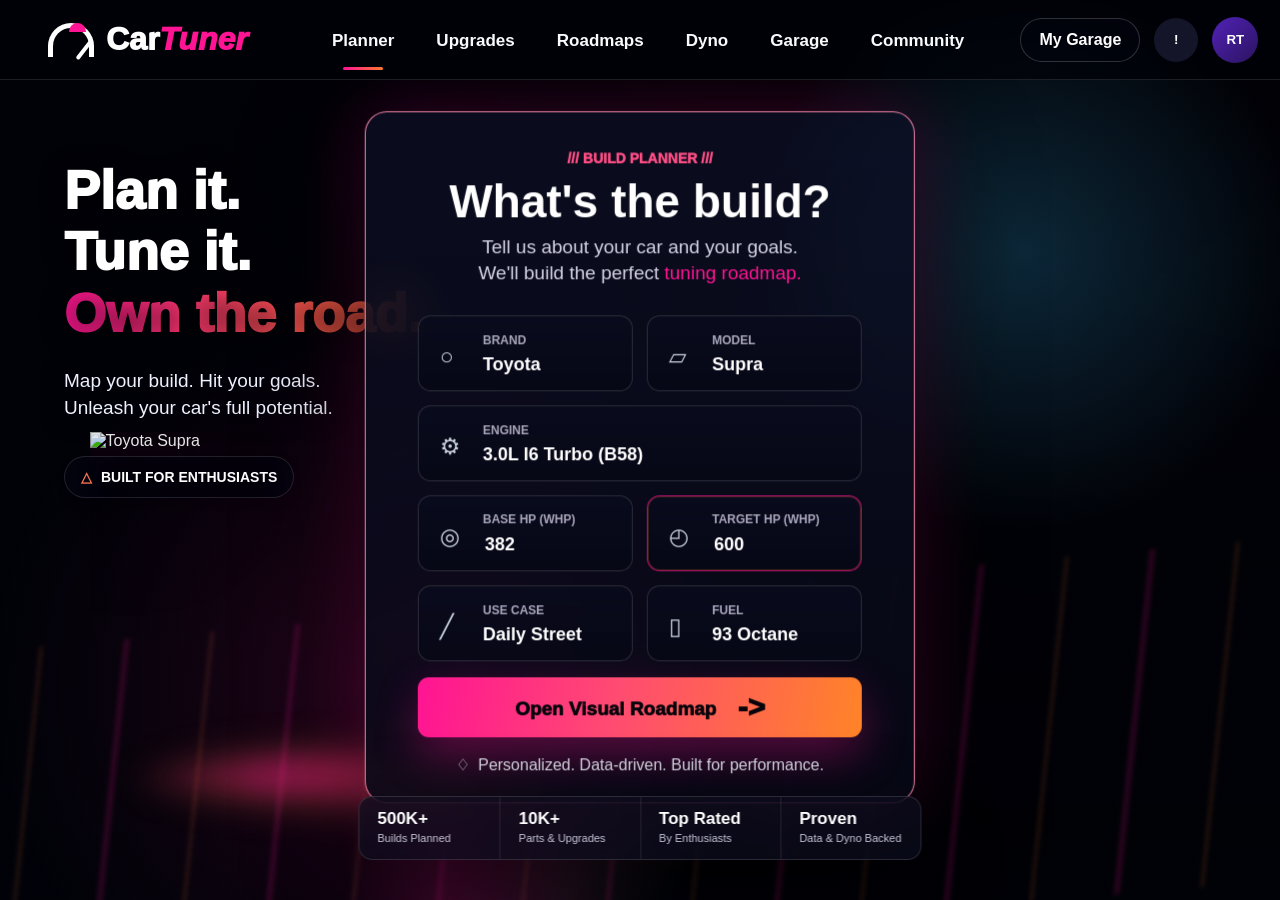
==== commit db8a2e42: "Bust frontpage asset cache" ====
--- a/index.html
+++ b/index.html
@@ -4,7 +4,7 @@
   <meta charset="UTF-8" />
   <meta name="viewport" content="width=device-width, initial-scale=1.0" />
   <title>CarTuner</title>
-  <link rel="stylesheet" href="styles.css?v=26" />
+  <link rel="stylesheet" href="styles.css?v=100" />
 </head>
 <body class="home-page">
   <header class="site-header">
@@ -96,6 +96,6 @@
     </section>
   </main>
 
-  <script src="script.js?v=23"></script>
+  <script src="script.js?v=100"></script>
 </body>
 </html>
--- a/styles.css
+++ b/styles.css
@@ -1,11 +1,13 @@
 *{box-sizing:border-box}
 html{scroll-behavior:smooth}
-body{margin:0;min-height:100vh;font-family:Inter,Arial,sans-serif;color:#fff;background:#03030a;overflow-x:hidden}
-body.home-page{min-height:100vh;overflow:hidden;isolation:isolate;background:#03030a}
-body.home-page:before{content:"";position:fixed;inset:0;z-index:-8;background:linear-gradient(90deg,rgba(3,3,11,.97) 0%,rgba(7,4,22,.66) 34%,rgba(8,5,23,.08) 70%),url("https://images.unsplash.com/photo-1519608487953-e999c86e7455?auto=format&fit=crop&w=2400&q=90") center/cover no-repeat;filter:saturate(1.55) contrast(1.18) brightness(.72)}
-body.home-page:after{content:"";position:fixed;inset:0;z-index:-7;background:radial-gradient(ellipse at 75% 31%,rgba(172,53,255,.38),transparent 31%),radial-gradient(ellipse at 67% 58%,rgba(255,20,147,.38),transparent 37%),radial-gradient(ellipse at 86% 63%,rgba(255,120,36,.32),transparent 31%),linear-gradient(180deg,rgba(1,1,9,0),rgba(1,1,9,.94));pointer-events:none}.site-header{height:78px;padding:0 48px;display:flex;align-items:center;gap:34px;border-bottom:1px solid rgba(255,255,255,.11);background:rgba(1,2,9,.76);backdrop-filter:blur(18px);position:relative;z-index:10}.brand{display:flex;align-items:center;gap:12px;min-width:240px;color:#fff;text-decoration:none;font-size:32px;font-weight:950;letter-spacing:0}.brand em{font-style:italic;color:#ff1493}.brand-gauge{width:46px;height:34px;display:inline-block;position:relative;border:5px solid #fff;border-bottom:0;border-radius:46px 46px 0 0}.brand-gauge:before{content:"";position:absolute;right:3px;top:-5px;width:17px;height:9px;background:#ff1493;border-radius:20px 20px 0 0}.brand-gauge:after{content:"";position:absolute;left:22px;bottom:-2px;width:4px;height:25px;background:#fff;transform:rotate(38deg);transform-origin:bottom;border-radius:6px}.main-nav{display:flex;justify-content:center;gap:42px;flex:1}.main-nav a{position:relative;color:#f8fafc;text-decoration:none;font-size:17px;font-weight:750;padding:29px 0 26px}.main-nav a.active:after,.main-nav a:hover:after{content:"";position:absolute;left:18%;right:18%;bottom:7px;height:3px;border-radius:999px;background:linear-gradient(90deg,#ff1493,#ff7a2f);box-shadow:0 0 18px rgba(255,20,147,.72)}.header-actions{display:flex;align-items:center;gap:14px;min-width:250px;justify-content:flex-end}.garage-link{color:#fff;text-decoration:none;padding:12px 18px;border-radius:22px;border:1px solid rgba(255,255,255,.18);background:rgba(3,5,18,.42);font-weight:750}.icon-button,.profile-button{border:0;color:#fff;background:#15152a;font-weight:850}.icon-button{width:44px;height:44px;border-radius:50%}.profile-button{width:46px;height:46px;border-radius:50%;background:linear-gradient(135deg,#6125d4,#2b135f)}
-.home-shell{min-height:calc(100vh - 78px);position:relative;padding:54px 64px 34px;display:grid;grid-template-columns:minmax(300px,430px) minmax(560px,720px) 1fr;grid-template-rows:1fr auto;gap:22px;align-items:center;overflow:hidden}.home-shell:before{content:"";position:absolute;left:-22%;right:-20%;bottom:9%;height:34%;background:linear-gradient(100deg,transparent 0 17%,rgba(255,20,147,.46) 18%,transparent 19% 35%,rgba(31,87,255,.34) 36%,transparent 37% 54%,rgba(255,122,47,.38) 55%,transparent 56% 100%),repeating-linear-gradient(100deg,transparent 0 74px,rgba(255,20,147,.24) 76px 80px,transparent 84px 152px,rgba(255,122,47,.2) 154px 158px);filter:blur(1.2px);transform:skewY(-7deg);mix-blend-mode:screen;animation:roadStreaks 2.1s linear infinite;pointer-events:none}.home-shell:after{content:"";position:absolute;inset:-18%;background:linear-gradient(106deg,transparent 0 43%,rgba(255,255,255,.15) 49%,rgba(255,20,147,.18) 51%,transparent 57% 100%);mix-blend-mode:screen;opacity:.55;animation:neonSweep 6s ease-in-out infinite;pointer-events:none}.hero-copy{align-self:center;max-width:385px;z-index:3}.hero-copy h1{font-size:clamp(44px,4.05vw,60px);line-height:1.14;margin:0 0 24px;font-weight:950;letter-spacing:0;text-shadow:0 0 24px rgba(0,0,0,.55)}.hero-copy h1 span{background:linear-gradient(90deg,#ff1493,#ff7a2f);-webkit-background-clip:text;background-clip:text;color:transparent}.hero-copy p{margin:0 0 34px;color:#d8d6e8;font-size:19px;line-height:1.42}.enthusiast-badge{display:inline-flex;align-items:center;gap:9px;padding:12px 16px;border-radius:999px;border:1px solid rgba(255,255,255,.13);background:rgba(7,9,22,.54);text-transform:uppercase;font-size:14px;font-weight:850}.enthusiast-badge:before{content:"△";color:#ff7555}
-.hero-car-visual{position:absolute;left:1.5vw;bottom:12vh;width:min(50vw,790px);height:min(38vh,420px);margin:0;z-index:2;pointer-events:none;animation:carFloat 5s ease-in-out infinite}.hero-car-visual img{display:none}.hero-car-visual:before{content:"";position:absolute;left:-8%;bottom:15%;width:82%;height:56%;border-radius:32% 18% 18% 14%;background:linear-gradient(176deg,rgba(124,63,178,.58),rgba(14,12,25,.98) 35%,#05050b 72%),radial-gradient(ellipse at 12% 42%,rgba(255,20,147,.5),transparent 25%),linear-gradient(90deg,rgba(255,255,255,.2),transparent 24% 100%);clip-path:polygon(0 46%,8% 27%,28% 12%,58% 7%,84% 22%,100% 46%,95% 76%,77% 90%,27% 93%,7% 75%);box-shadow:0 30px 70px rgba(0,0,0,.92),0 0 28px rgba(255,20,147,.42),inset -28px 16px 45px rgba(110,44,255,.38);filter:saturate(1.25) contrast(1.12)}.hero-car-visual:after{content:"";position:absolute;left:1%;bottom:36%;width:33%;height:9%;border-radius:999px;background:linear-gradient(90deg,#ff173d,#ff1493 54%,rgba(255,122,47,.72),transparent);box-shadow:0 0 18px #ff173d,0 0 46px rgba(255,20,147,.92),70px 4px 22px rgba(255,20,147,.72),165px 62px 80px rgba(255,20,147,.34);filter:blur(.2px);animation:tailPulse 2.1s ease-in-out infinite}.hero-car-visual .car-glow{display:none}.hero-car-visual{--road-glow:radial-gradient(ellipse at 27% 92%,rgba(255,20,147,.54),rgba(255,112,44,.22) 38%,transparent 72%)}.hero-car-visual:focus{outline:0}.planner-card{grid-column:2;z-index:4;width:min(690px,100%);justify-self:center;padding:34px 44px 26px;border-radius:18px;border:1px solid rgba(255,137,177,.78);background:linear-gradient(180deg,rgba(16,17,39,.68),rgba(8,9,23,.86));box-shadow:0 44px 120px rgba(0,0,0,.58),0 0 58px rgba(255,20,147,.28),inset 0 1px 0 rgba(255,255,255,.12);backdrop-filter:blur(20px);animation:panelGlow 4.6s ease-in-out infinite}.planner-kicker{margin:0 0 13px;text-align:center;text-transform:uppercase;color:#ff4e86;font-weight:950;letter-spacing:0}.planner-card h2{font-size:clamp(36px,3.4vw,48px);line-height:1;margin:0 0 9px;text-align:center}.planner-copy{text-align:center;color:#d6d4e7;font-size:18px;line-height:1.36;margin:0 0 24px}.planner-copy span{color:#ff1493}.build-form{display:grid;grid-template-columns:1fr 1fr;gap:13px}.field{display:grid;gap:7px;padding:13px 16px;border-radius:12px;border:1px solid rgba(255,255,255,.14);background:linear-gradient(180deg,rgba(10,12,30,.78),rgba(7,8,22,.9));min-height:72px;transition:transform .22s ease,border-color .22s ease,box-shadow .22s ease}.field:hover,.field:focus-within{transform:translateY(-2px);border-color:rgba(255,20,147,.78);box-shadow:0 0 26px rgba(255,20,147,.24)}.field span{color:#aaa7bd;text-transform:uppercase;font-size:12px;font-weight:850}.field-wide{grid-column:1/-1}.field select,.field input{width:100%;border:0;outline:0;background:transparent;color:#fff;font-size:18px;font-weight:760;appearance:none}.field select{cursor:pointer}.field input::-webkit-outer-spin-button,.field input::-webkit-inner-spin-button{appearance:none;margin:0}.field-accent{border-color:rgba(255,20,147,.72);box-shadow:inset 0 0 0 1px rgba(255,122,47,.24)}.roadmap-button{grid-column:1/-1;margin-top:2px;border:0;border-radius:12px;height:60px;background:linear-gradient(100deg,#ff1493,#ff4b72 44%,#ff8428);color:#07040b;font-size:19px;font-weight:950;cursor:pointer;box-shadow:0 18px 45px rgba(255,20,147,.32);animation:ctaPulse 2.7s ease-in-out infinite}.roadmap-button:hover{transform:translateY(-2px);filter:saturate(1.2)}.planner-foot{margin:17px 0 0;text-align:center;color:#d9d7e6;font-size:14px}.stats-bar{grid-column:2;grid-row:2;z-index:4;display:grid;grid-template-columns:repeat(4,1fr);gap:0;align-self:end;border-radius:14px;border:1px solid rgba(255,255,255,.13);background:rgba(12,13,30,.72);backdrop-filter:blur(18px);overflow:hidden;box-shadow:0 24px 80px rgba(0,0,0,.38)}.stats-bar div{padding:17px 24px;border-left:1px solid rgba(255,255,255,.1)}.stats-bar div:first-child{border-left:0}.stats-bar strong,.stats-bar span{display:block}.stats-bar strong{font-size:19px}.stats-bar span{font-size:12px;color:#c7c5d8;margin-top:3px}
-.hero-car-visual span{position:absolute;left:-9%;right:23%;bottom:6%;height:25%;background:var(--road-glow);filter:blur(16px);opacity:.95;display:block}.hero-car-visual span:before{content:"";position:absolute;left:16%;right:-20%;top:34%;height:7px;background:linear-gradient(90deg,rgba(255,20,147,.8),rgba(255,122,47,.42),transparent);box-shadow:0 0 30px rgba(255,20,147,.6);transform:skewX(-18deg)}@keyframes neonSweep{0%,34%{transform:translateX(-58%)}72%,100%{transform:translateX(58%)}}@keyframes roadStreaks{from{background-position:0 0}to{background-position:300px 0}}@keyframes carFloat{0%,100%{transform:translate3d(0,0,0) scale(1)}50%{transform:translate3d(10px,-6px,0) scale(1.01)}}@keyframes tailPulse{0%,100%{opacity:.74;transform:scaleX(.94)}50%{opacity:1;transform:scaleX(1.08)}}@keyframes panelGlow{0%,100%{box-shadow:0 44px 120px rgba(0,0,0,.58),0 0 42px rgba(255,20,147,.2),inset 0 1px 0 rgba(255,255,255,.12)}50%{box-shadow:0 44px 120px rgba(0,0,0,.58),0 0 78px rgba(255,20,147,.36),inset 0 1px 0 rgba(255,255,255,.12)}}@keyframes ctaPulse{0%,100%{box-shadow:0 18px 45px rgba(255,20,147,.32)}50%{box-shadow:0 18px 60px rgba(255,20,147,.58),0 0 30px rgba(255,122,47,.38)}}
-@media(max-width:1180px){body.home-page{overflow:auto}.site-header{height:auto;padding:18px 22px}.main-nav,.header-actions{display:none}.home-shell{min-height:auto;display:grid;grid-template-columns:1fr;padding:26px;gap:24px}.home-shell:before,.home-shell:after{position:fixed}.hero-copy,.planner-card,.stats-bar{grid-column:1}.hero-car-visual{position:relative;left:auto;bottom:auto;width:100%;height:260px;grid-row:2}.planner-card{grid-row:3;padding:28px 20px}.build-form{grid-template-columns:1fr}.stats-bar{grid-template-columns:1fr 1fr}.hero-copy h1{font-size:48px}}
-@media(max-width:640px){.brand{font-size:28px;min-width:auto}.home-shell{padding:20px}.hero-copy h1{font-size:42px}.planner-card h2{font-size:38px}.stats-bar{grid-template-columns:1fr}.stats-bar div{border-left:0;border-top:1px solid rgba(255,255,255,.1)}.stats-bar div:first-child{border-top:0}.hero-car-visual{height:220px}.hero-car-visual:before{width:94%;left:-14%;bottom:20%}}
+body{margin:0;min-height:100vh;font-family:Inter,Arial,sans-serif;color:#fff;background:#03040b;overflow-x:hidden}
+body.home-page{min-height:100vh;overflow:hidden;isolation:isolate;background:#03040b}
+body.home-page:before{content:"";position:fixed;inset:0;z-index:-4;background:linear-gradient(90deg,rgba(1,2,9,.9) 0%,rgba(3,4,13,.42) 30%,rgba(3,4,13,.12) 58%,rgba(1,2,9,.18) 100%),linear-gradient(180deg,rgba(1,2,9,.58) 0%,rgba(1,2,9,.08) 34%,rgba(1,2,9,.8) 100%),url("https://images.unsplash.com/photo-1519608487953-e999c86e7455?auto=format&fit=crop&w=2400&q=90") center/cover no-repeat;filter:saturate(1.22) contrast(1.08);pointer-events:none}
+body.home-page:after{content:"";position:fixed;inset:0;z-index:-3;background:linear-gradient(90deg,rgba(1,2,9,.74) 0%,rgba(1,2,9,.52) 23%,rgba(1,2,9,.18) 38%,transparent 54%),radial-gradient(circle at 80% 28%,rgba(56,189,248,.2),transparent 23%),radial-gradient(circle at 28% 76%,rgba(255,20,147,.25),transparent 32%),linear-gradient(180deg,rgba(1,2,8,.02),rgba(1,2,8,.74) 100%);pointer-events:none}
+.site-header{height:80px;padding:0 48px;display:flex;align-items:center;gap:34px;border-bottom:1px solid rgba(255,255,255,.11);background:rgba(1,2,9,.72);backdrop-filter:blur(18px);position:relative;z-index:8}.brand{display:flex;align-items:center;gap:12px;min-width:250px;color:#fff;text-decoration:none;font-size:32px;font-weight:950;letter-spacing:0}.brand em{font-style:italic;color:#ff1493}.brand-gauge{width:46px;height:34px;display:inline-block;position:relative;border:5px solid #fff;border-bottom:0;border-radius:46px 46px 0 0}.brand-gauge:before{content:"";position:absolute;right:3px;top:-5px;width:17px;height:9px;background:#ff1493;border-radius:20px 20px 0 0}.brand-gauge:after{content:"";position:absolute;left:22px;bottom:-2px;width:4px;height:25px;background:#fff;transform:rotate(38deg);transform-origin:bottom;border-radius:6px}.main-nav{display:flex;justify-content:center;gap:42px;flex:1}.main-nav a{position:relative;color:#f8fafc;text-decoration:none;font-size:17px;font-weight:750;padding:30px 0 27px}.main-nav a.active:after,.main-nav a:hover:after{content:"";position:absolute;left:18%;right:18%;bottom:8px;height:3px;border-radius:999px;background:linear-gradient(90deg,#ff1493,#ff7a2f)}.header-actions{display:flex;align-items:center;gap:14px;min-width:260px;justify-content:flex-end}.garage-link{color:#fff;text-decoration:none;padding:12px 18px;border-radius:22px;border:1px solid rgba(255,255,255,.18);background:rgba(3,5,18,.42);font-weight:750}.icon-button,.profile-button{border:0;color:#fff;background:#15152a;font-weight:850}.icon-button{width:44px;height:44px;border-radius:50%}.profile-button{width:46px;height:46px;border-radius:50%;background:linear-gradient(135deg,#5122b7,#2b135f)}
+.home-shell{height:calc(100vh - 80px);min-height:640px;position:relative;margin-top:0;padding:56px 64px 34px;display:grid;grid-template-columns:minmax(280px,410px) minmax(520px,720px) 1fr;grid-template-rows:1fr auto;gap:24px;align-items:center;overflow:hidden}.home-shell:before{content:"";position:absolute;left:-10vw;right:-10vw;bottom:-4vh;height:38vh;z-index:0;pointer-events:none;background:linear-gradient(92deg,transparent 0 31%,rgba(255,20,147,.18) 38%,transparent 48%),repeating-linear-gradient(96deg,transparent 0 80px,rgba(255,20,147,.18) 82px 84px,transparent 88px 166px,rgba(255,122,47,.16) 168px 170px);filter:blur(2px);transform:skewY(-5deg);mix-blend-mode:screen;animation:roadStreaks 1.8s linear infinite}.home-shell:after{content:"";position:absolute;left:-20%;right:-20%;bottom:0;height:31%;z-index:0;pointer-events:none;background:linear-gradient(105deg,transparent 0 42%,rgba(255,255,255,.08) 48%,transparent 54% 100%);mix-blend-mode:screen;opacity:.55;animation:neonSweep 5.8s ease-in-out infinite}.hero-copy{position:absolute;left:64px;top:80px;max-width:390px;z-index:3;text-shadow:0 4px 24px rgba(0,0,0,.62)}.hero-copy h1{font-size:clamp(44px,4.2vw,62px);line-height:1.14;margin:0 0 24px;font-weight:950;letter-spacing:0}.hero-copy h1 span{background:linear-gradient(90deg,#ff1493,#ff7a2f);-webkit-background-clip:text;background-clip:text;color:transparent}.hero-copy p{margin:0 0 34px;color:#eef2ff;font-size:19px;line-height:1.42}.enthusiast-badge{display:inline-flex;align-items:center;gap:9px;padding:12px 16px;border-radius:999px;border:1px solid rgba(255,255,255,.13);background:rgba(7,9,22,.54);text-transform:uppercase;font-size:14px;font-weight:850}.enthusiast-badge:before{content:"△";color:#ff7555}
+.hero-car-visual{position:absolute;display:block;left:7vw;bottom:11vh;width:min(780px,45vw);height:min(390px,41vh);z-index:2;margin:0;pointer-events:none;animation:carIdle 4.4s ease-in-out infinite}.hero-car-visual:before{content:"";position:absolute;left:7%;right:13%;bottom:-5%;height:22%;background:radial-gradient(ellipse at center,rgba(255,20,147,.42),rgba(255,122,47,.2) 42%,transparent 75%);filter:blur(16px)}.hero-car-visual:after{content:"";position:absolute;left:8%;right:20%;bottom:2%;height:10%;border-radius:50%;background:linear-gradient(90deg,transparent,rgba(255,20,147,.34),rgba(255,111,51,.25),transparent);filter:blur(12px);transform:skewX(-18deg)}.hero-car-visual img{position:absolute;display:block;left:0;bottom:0;width:100%;height:100%;object-fit:contain;object-position:left bottom;border-radius:0 18px 18px 0;clip-path:none;-webkit-mask-image:linear-gradient(90deg,#000 0 78%,rgba(0,0,0,.88) 88%,transparent 100%);mask-image:linear-gradient(90deg,#000 0 78%,rgba(0,0,0,.88) 88%,transparent 100%);filter:drop-shadow(0 0 24px rgba(255,20,147,.38)) drop-shadow(0 34px 64px rgba(0,0,0,.9)) saturate(1.28) contrast(1.12) brightness(.9)}.hero-car-visual[data-slug="audi-rs3"]{left:6vw;bottom:10vh;width:min(760px,44vw)}.hero-car-visual[data-slug="bmw-m340i"],.hero-car-visual[data-slug="nissan-gt-r"],.hero-car-visual[data-slug="porsche-911-turbo-s"],.hero-car-visual[data-slug="mercedes-amg-c63-s"]{left:8vw;bottom:10vh;width:min(700px,41vw)}.hero-car-visual[data-slug="bmw-m340i"] img,.hero-car-visual[data-slug="nissan-gt-r"] img,.hero-car-visual[data-slug="porsche-911-turbo-s"] img,.hero-car-visual[data-slug="mercedes-amg-c63-s"] img{-webkit-mask-image:linear-gradient(90deg,#000 0 72%,rgba(0,0,0,.88) 84%,transparent 100%);mask-image:linear-gradient(90deg,#000 0 72%,rgba(0,0,0,.88) 84%,transparent 100%)}
+.planner-card{position:absolute;left:50%;top:46%;transform:translate(-50%,-50%);width:min(700px,43vw);padding:38px 52px 28px;z-index:4;border-radius:22px;background:linear-gradient(180deg,rgba(14,16,39,.76),rgba(8,9,23,.9));border:1px solid rgba(255,137,177,.9);box-shadow:0 0 0 1px rgba(255,255,255,.04),0 42px 115px rgba(0,0,0,.58),0 0 74px rgba(255,20,147,.24);backdrop-filter:blur(24px)}.planner-kicker{margin:0 0 12px;text-align:center;text-transform:uppercase;color:#ff4e86;font-weight:950;letter-spacing:0;font-size:14px}.planner-card h2{font-size:46px;line-height:1;margin:0 0 10px;text-align:center}.planner-copy{text-align:center;color:#d6d4e7;font-size:19px;line-height:1.38;margin:0 0 28px}.planner-copy span{color:#ff1493}.build-form{display:grid;grid-template-columns:1fr 1fr;gap:14px}.field{position:relative;display:grid;align-content:center;gap:7px;min-height:76px;padding:16px 20px 14px 64px;border-radius:13px;border:1px solid rgba(255,255,255,.14);background:linear-gradient(180deg,rgba(10,12,30,.78),rgba(7,8,22,.86));transition:transform .22s ease,border-color .22s ease,box-shadow .22s ease}.field:hover,.field:focus-within{transform:translateY(-2px);border-color:rgba(255,20,147,.78);box-shadow:0 0 26px rgba(255,20,147,.22)}.field:before{position:absolute;left:21px;top:27px;color:#cbd5e1;font-size:23px}.field:nth-child(1):before{content:"○"}.field:nth-child(2):before{content:"▱"}.field:nth-child(3):before{content:"⚙"}.field:nth-child(4):before{content:"◎"}.field:nth-child(5):before{content:"◴"}.field:nth-child(6):before{content:"╱"}.field:nth-child(7):before{content:"▯"}.field span{color:#aaa7bd;text-transform:uppercase;font-size:12px;font-weight:850}.field-wide{grid-column:1/-1}.field select,.field input{width:100%;border:0;outline:0;background:transparent;color:#fff;font-size:18px;font-weight:760;appearance:none}.field select option{background:#090b18;color:#fff}.field input::-webkit-outer-spin-button,.field input::-webkit-inner-spin-button{appearance:none;margin:0}.field-accent{border-color:rgba(255,20,147,.68);box-shadow:inset 0 0 0 1px rgba(255,122,47,.24)}.roadmap-button{grid-column:1/-1;margin-top:2px;border:0;border-radius:11px;height:60px;background:linear-gradient(100deg,#ff1493,#ff4b72 44%,#ff8428);color:#07040b;font-size:19px;font-weight:950;cursor:pointer;box-shadow:0 18px 45px rgba(255,20,147,.32);animation:ctaPulse 2.7s ease-in-out infinite}.roadmap-button span{font-size:30px;margin-left:16px;vertical-align:-2px}.roadmap-button:hover{transform:translateY(-2px);filter:saturate(1.18)}.planner-foot{margin:18px 0 0;text-align:center;color:#d9d7e6;font-size:16px}.planner-foot:before{content:"♢";margin-right:8px;color:#cbd5e1}.stats-bar{position:absolute;left:50%;bottom:40px;transform:translateX(-50%);width:min(720px,44vw);z-index:4;display:grid;grid-template-columns:repeat(4,1fr);gap:0;border-radius:14px;border:1px solid rgba(255,255,255,.13);background:rgba(12,13,30,.72);backdrop-filter:blur(18px);overflow:hidden;box-shadow:0 24px 80px rgba(0,0,0,.38)}.stats-bar div{min-height:62px;padding:12px 18px;border-left:1px solid rgba(255,255,255,.1)}.stats-bar div:first-child{border-left:0}.stats-bar strong,.stats-bar span{display:block}.stats-bar strong{font-size:17px}.stats-bar span{font-size:11px;color:#c7c5d8;margin-top:3px}
+@keyframes neonSweep{0%,42%{transform:translateX(-120%)}72%,100%{transform:translateX(120%)}}@keyframes roadStreaks{to{background-position:180px 0}}@keyframes carIdle{0%,100%{transform:translateY(0) scale(1)}50%{transform:translateY(-8px) scale(1.015)}}@keyframes ctaPulse{0%,100%{box-shadow:0 18px 45px rgba(255,20,147,.32)}50%{box-shadow:0 18px 60px rgba(255,20,147,.56),0 0 30px rgba(255,122,47,.36)}}
+@media(max-width:1180px){body.home-page{overflow:auto}.site-header{height:auto;min-height:78px;padding:18px 22px;flex-wrap:wrap}.header-actions{display:none}.main-nav{order:3;flex:0 0 100%;width:100%;overflow-x:auto;justify-content:flex-start;gap:26px;scrollbar-width:none}.main-nav::-webkit-scrollbar{display:none}.home-shell{height:auto;min-height:calc(100vh - 78px);display:grid;grid-template-columns:1fr;grid-template-rows:auto auto auto auto;padding:34px 22px;gap:20px;overflow:hidden}.hero-copy{position:relative;left:auto;top:auto;max-width:720px}.hero-car-visual{position:relative;left:-16vw;bottom:auto;width:min(760px,82vw);height:300px;margin:-24px 0 -48px;grid-row:2}.planner-card,.stats-bar{position:relative;left:auto;bottom:auto;top:auto;transform:none;width:100%;max-width:100%;grid-column:1}.planner-card{padding:28px 18px}.build-form{grid-template-columns:1fr 1fr}.stats-bar{grid-template-columns:repeat(2,1fr)}}
+@media(max-width:720px){.site-header{padding:16px}.brand{font-size:28px;min-width:auto}.home-shell{padding:22px 16px 28px}.hero-copy,.stats-bar{width:calc(100vw - 32px);max-width:calc(100vw - 32px);min-width:0}.hero-copy h1{font-size:38px;line-height:1.16}.hero-car-visual{left:-27vw;width:112vw;height:230px;margin:-12px 0 -30px;opacity:.88}.planner-card{width:calc(100vw - 32px);max-width:calc(100vw - 32px);overflow:hidden}.planner-card h2{font-size:32px}.build-form,.stats-bar{grid-template-columns:1fr}.field{padding-left:58px}.stats-bar div{border-left:0;border-top:1px solid rgba(255,255,255,.1)}.stats-bar div:first-child{border-top:0}}
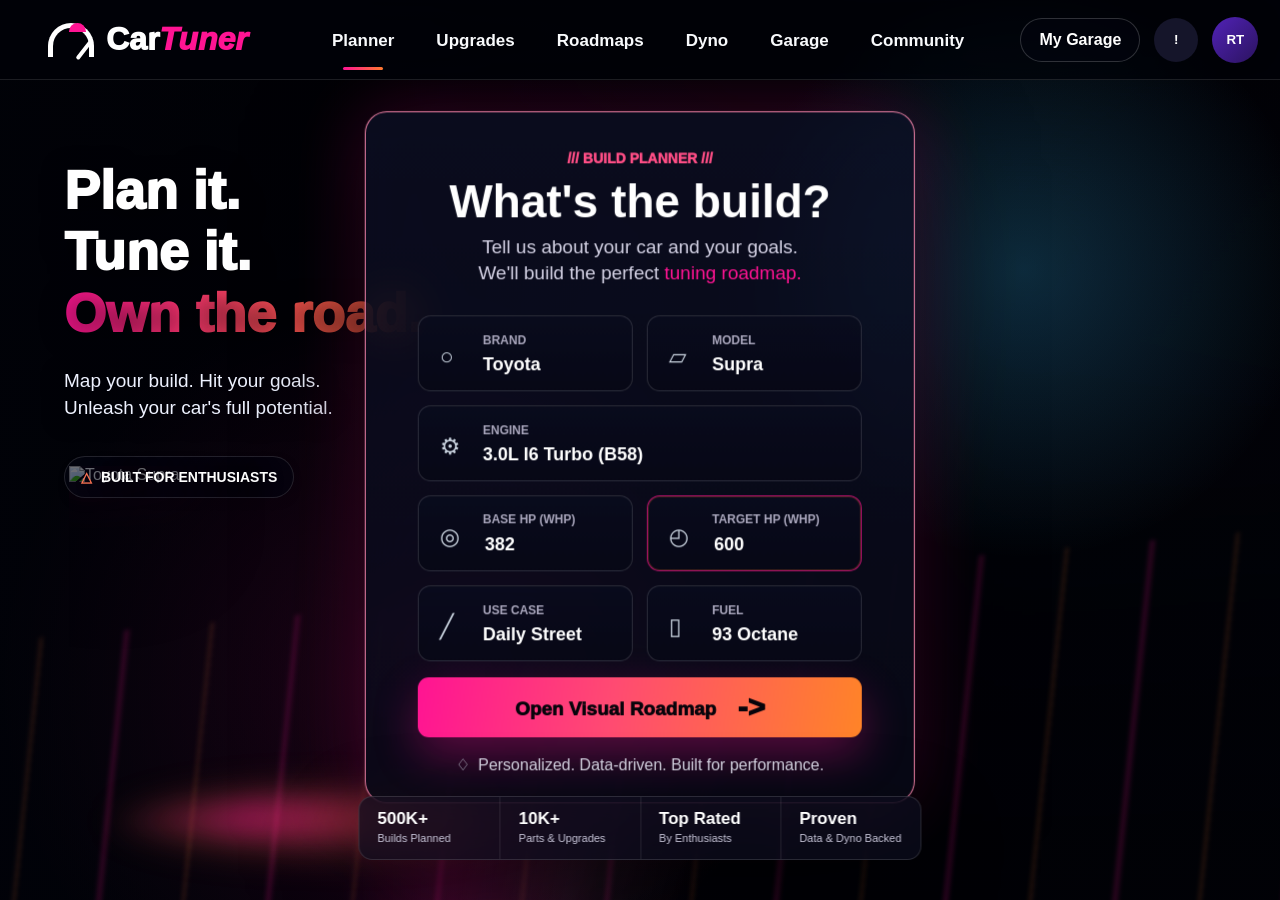
==== commit b0c1557a: "Load frontpage correction CSS" ====
--- a/index.html
+++ b/index.html
@@ -5,6 +5,7 @@
   <meta name="viewport" content="width=device-width, initial-scale=1.0" />
   <title>CarTuner</title>
   <link rel="stylesheet" href="styles.css?v=100" />
+  <link rel="stylesheet" href="frontpage-fix.css?v=101" />
 </head>
 <body class="home-page">
   <header class="site-header">
--- a/frontpage-fix.css
+++ b/frontpage-fix.css
@@ -0,0 +1,93 @@
+body.home-page:before{
+  background:
+    linear-gradient(90deg,rgba(1,2,9,.92) 0%,rgba(1,2,9,.8) 28%,rgba(3,4,13,.38) 46%,rgba(3,4,13,.08) 68%,rgba(1,2,9,.16) 100%),
+    linear-gradient(180deg,rgba(1,2,9,.5) 0%,rgba(1,2,9,.08) 38%,rgba(1,2,9,.78) 100%),
+    url("https://images.unsplash.com/photo-1519608487953-e999c86e7455?auto=format&fit=crop&w=2400&q=90") right center/cover no-repeat!important;
+  filter:saturate(1.28) contrast(1.1)!important;
+}
+
+body.home-page:after{
+  background:
+    linear-gradient(90deg,rgba(1,2,9,.78) 0%,rgba(1,2,9,.58) 24%,rgba(1,2,9,.2) 42%,transparent 58%),
+    radial-gradient(circle at 80% 30%,rgba(56,189,248,.22),transparent 24%),
+    radial-gradient(circle at 30% 76%,rgba(255,20,147,.26),transparent 34%),
+    linear-gradient(180deg,rgba(1,2,8,.02),rgba(1,2,8,.76) 100%)!important;
+}
+
+.home-shell:before{
+  height:42vh!important;
+  bottom:-7vh!important;
+  opacity:1!important;
+}
+
+.hero-car-visual{
+  left:5.4vw!important;
+  bottom:6.2vh!important;
+  width:min(760px,43vw)!important;
+  height:min(410px,42vh)!important;
+  perspective:980px;
+}
+
+.hero-car-visual img{
+  transform-origin:left bottom;
+  will-change:transform;
+}
+
+.hero-car-visual[data-slug="bmw-m340i"]{
+  left:5.8vw!important;
+  bottom:5.7vh!important;
+  width:min(630px,37vw)!important;
+}
+
+.hero-car-visual[data-slug="bmw-m340i"] img{
+  transform:perspective(980px) rotateY(-18deg) rotateZ(-1.4deg) translateX(-5%) scale(1.01);
+}
+
+.hero-car-visual[data-slug="nissan-gt-r"]{
+  left:5.1vw!important;
+  bottom:5.4vh!important;
+  width:min(650px,38vw)!important;
+}
+
+.hero-car-visual[data-slug="nissan-gt-r"] img{
+  transform:perspective(980px) rotateY(-23deg) rotateZ(-2.1deg) translateX(-7%) scale(1.02);
+}
+
+.hero-car-visual[data-slug="porsche-911-turbo-s"]{
+  left:5.2vw!important;
+  bottom:5.8vh!important;
+  width:min(660px,39vw)!important;
+}
+
+.hero-car-visual[data-slug="porsche-911-turbo-s"] img{
+  transform:perspective(1040px) rotateY(-20deg) rotateZ(-1.2deg) translateX(-7%) scale(1.05);
+  filter:drop-shadow(0 0 26px rgba(255,20,147,.38)) drop-shadow(0 34px 64px rgba(0,0,0,.92)) saturate(1.2) contrast(1.1) brightness(.88)!important;
+}
+
+.hero-car-visual[data-slug="mercedes-amg-c63-s"]{
+  left:5.6vw!important;
+  bottom:5.8vh!important;
+  width:min(610px,36vw)!important;
+}
+
+.hero-car-visual[data-slug="mercedes-amg-c63-s"] img{
+  transform:perspective(980px) rotateY(-19deg) rotateZ(-1.8deg) translateX(-6%) scale(1.04);
+}
+
+@media(max-width:1180px){
+  .hero-car-visual{
+    left:-18vw!important;
+    bottom:auto!important;
+    width:min(760px,86vw)!important;
+    height:300px!important;
+  }
+}
+
+@media(max-width:720px){
+  body.home-page:before{background-position:54% center!important}
+  .hero-car-visual{
+    left:-30vw!important;
+    width:116vw!important;
+    height:230px!important;
+  }
+}
